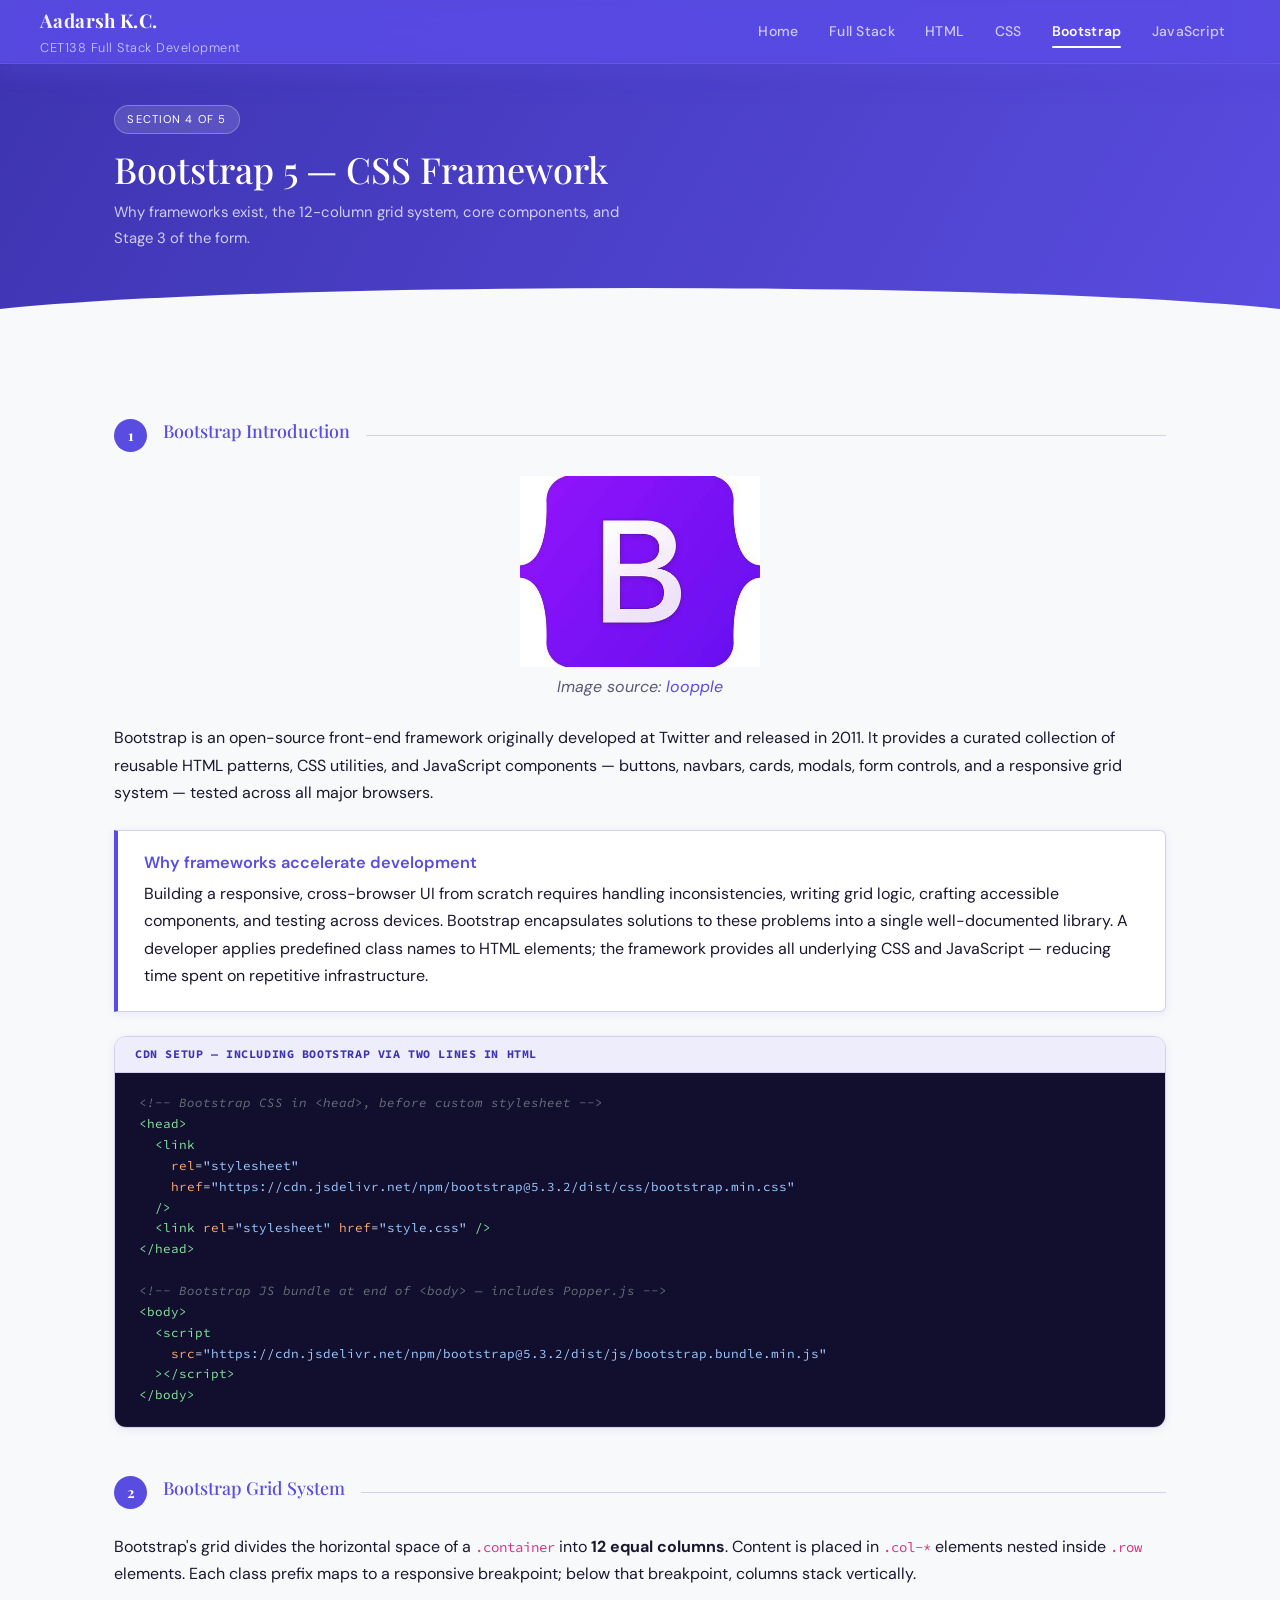
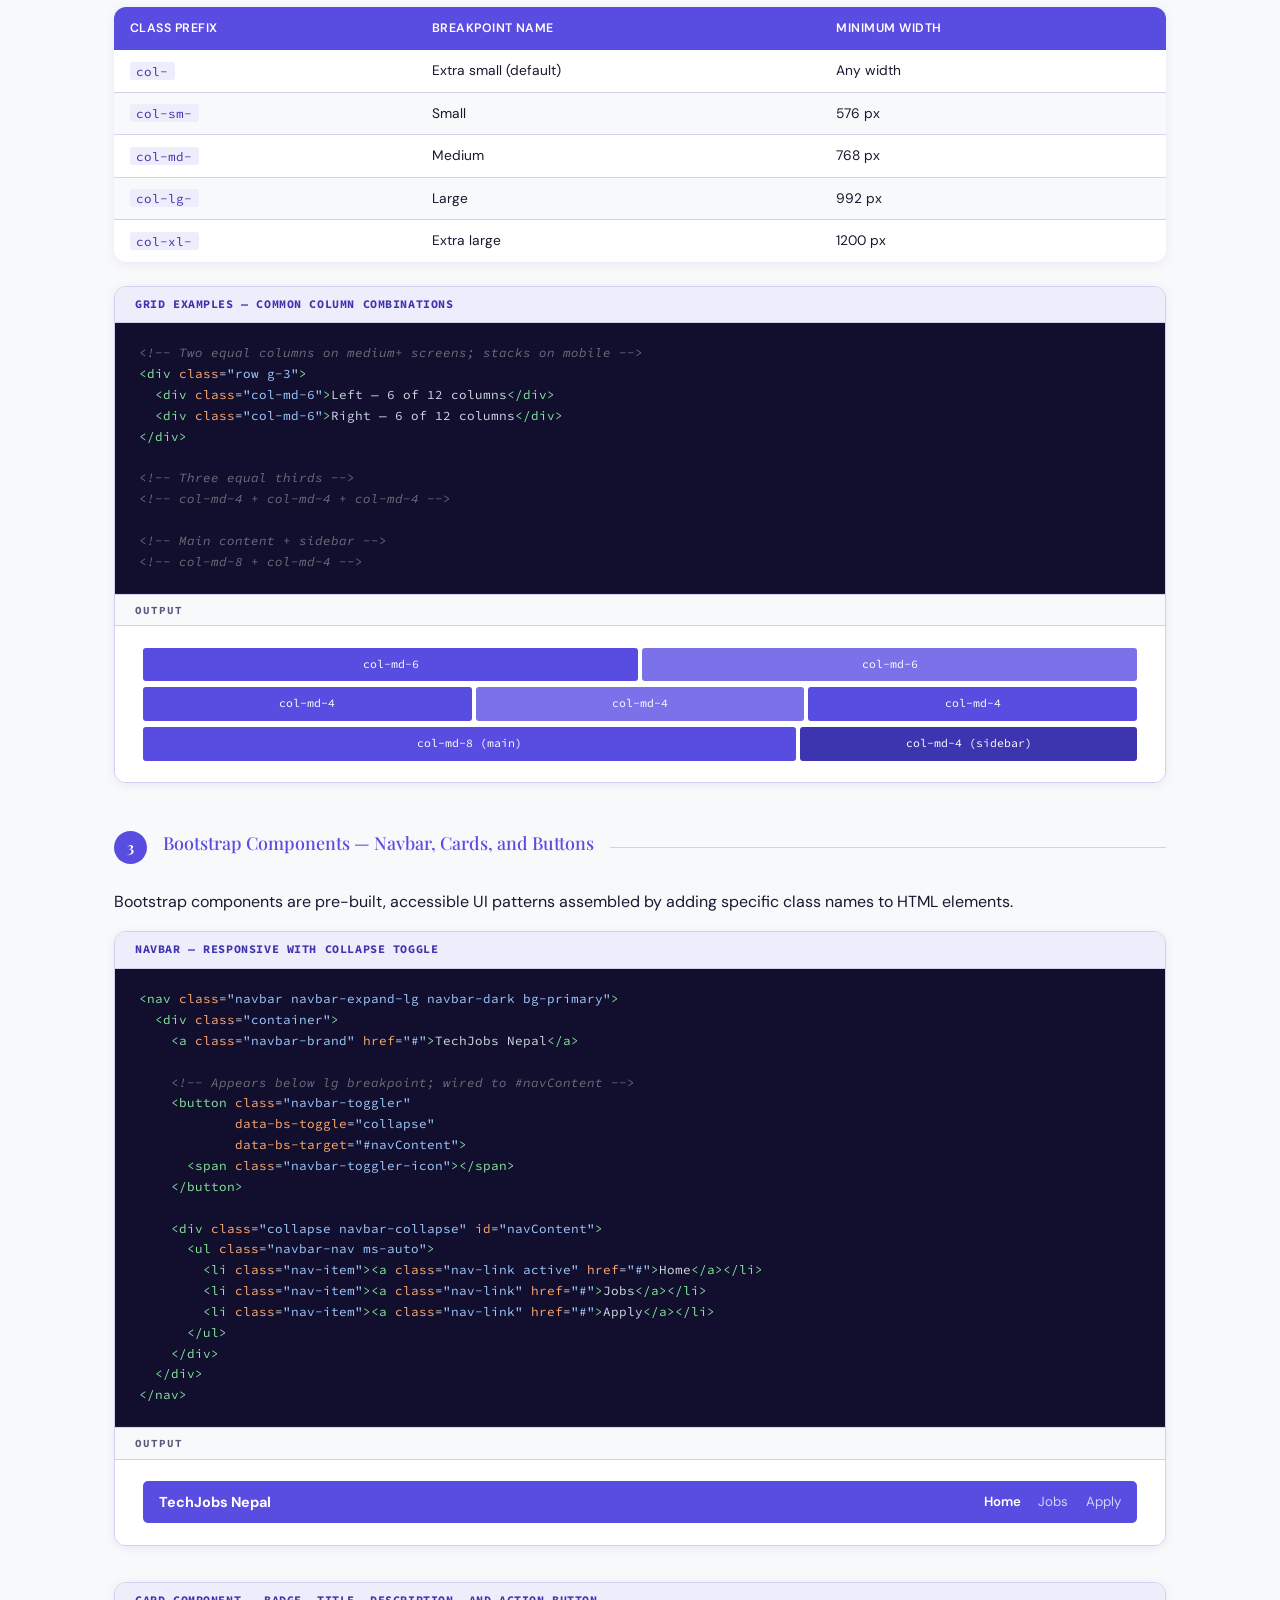
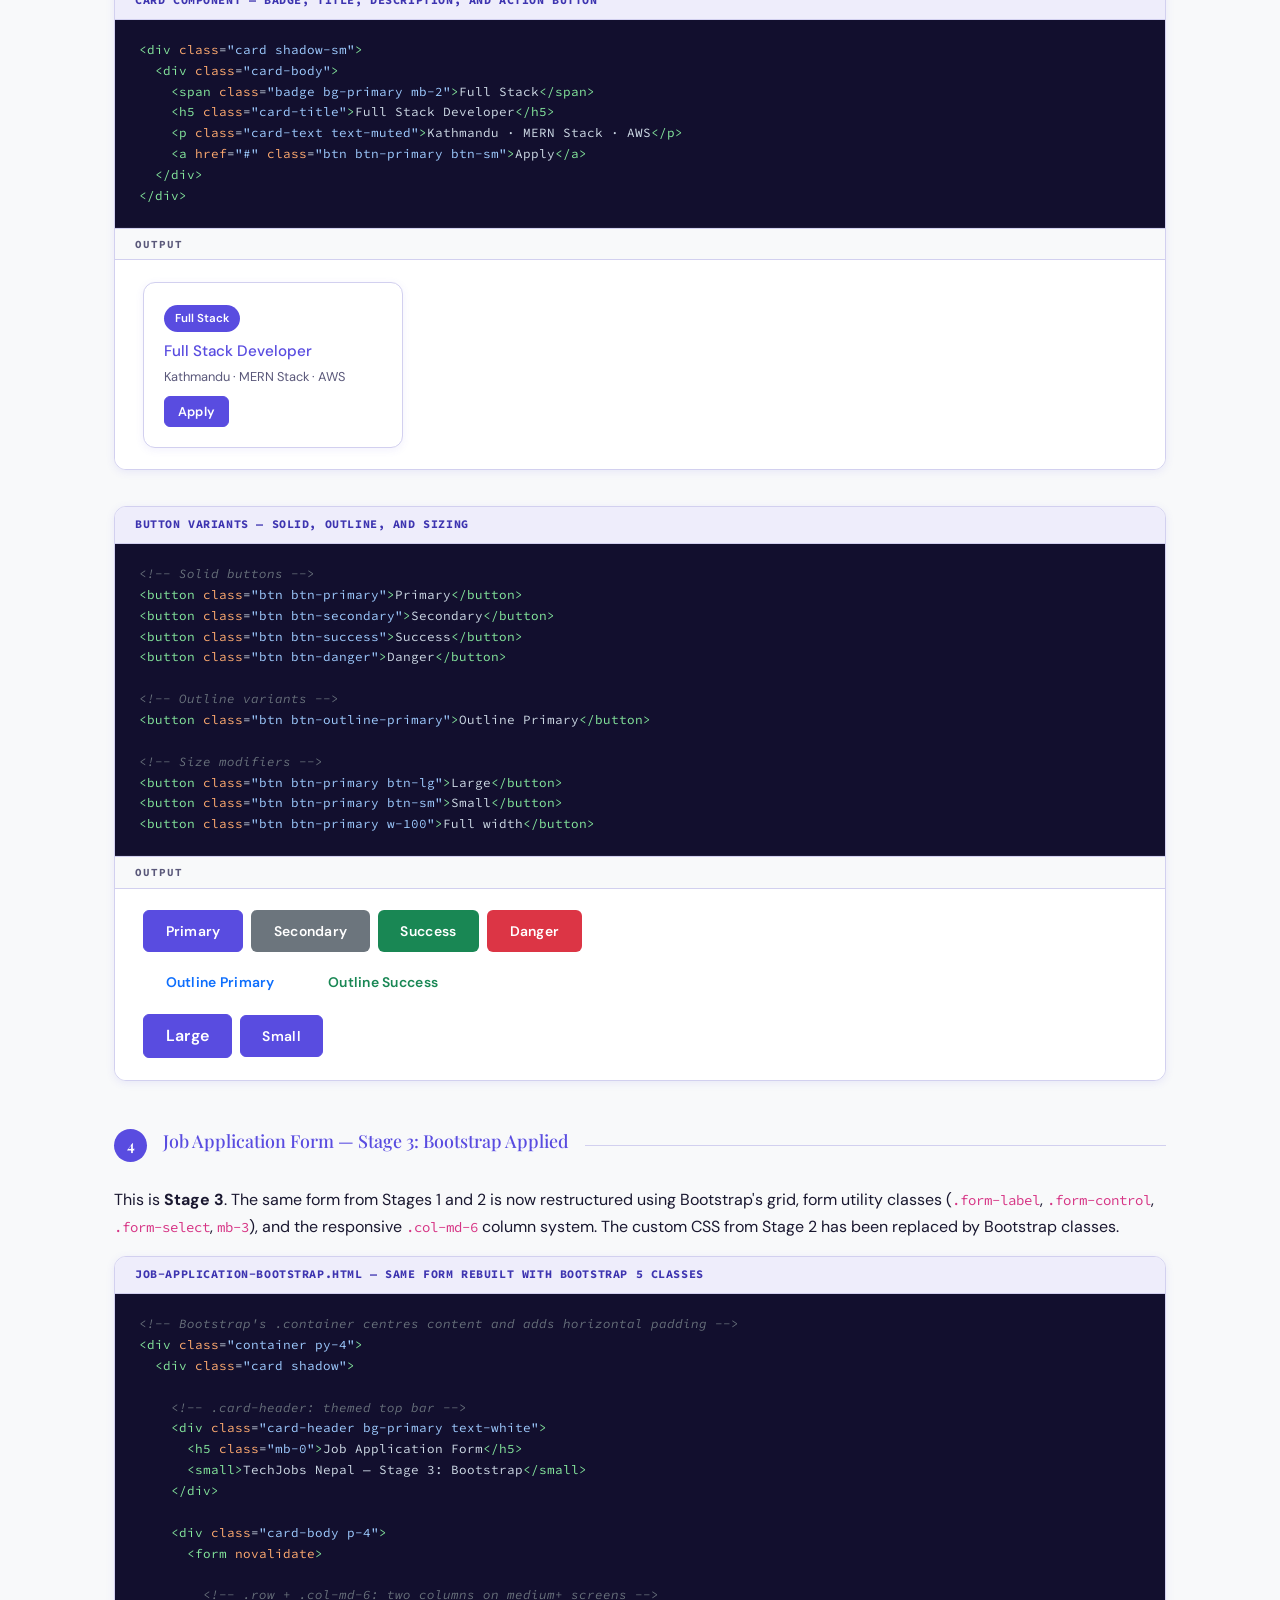
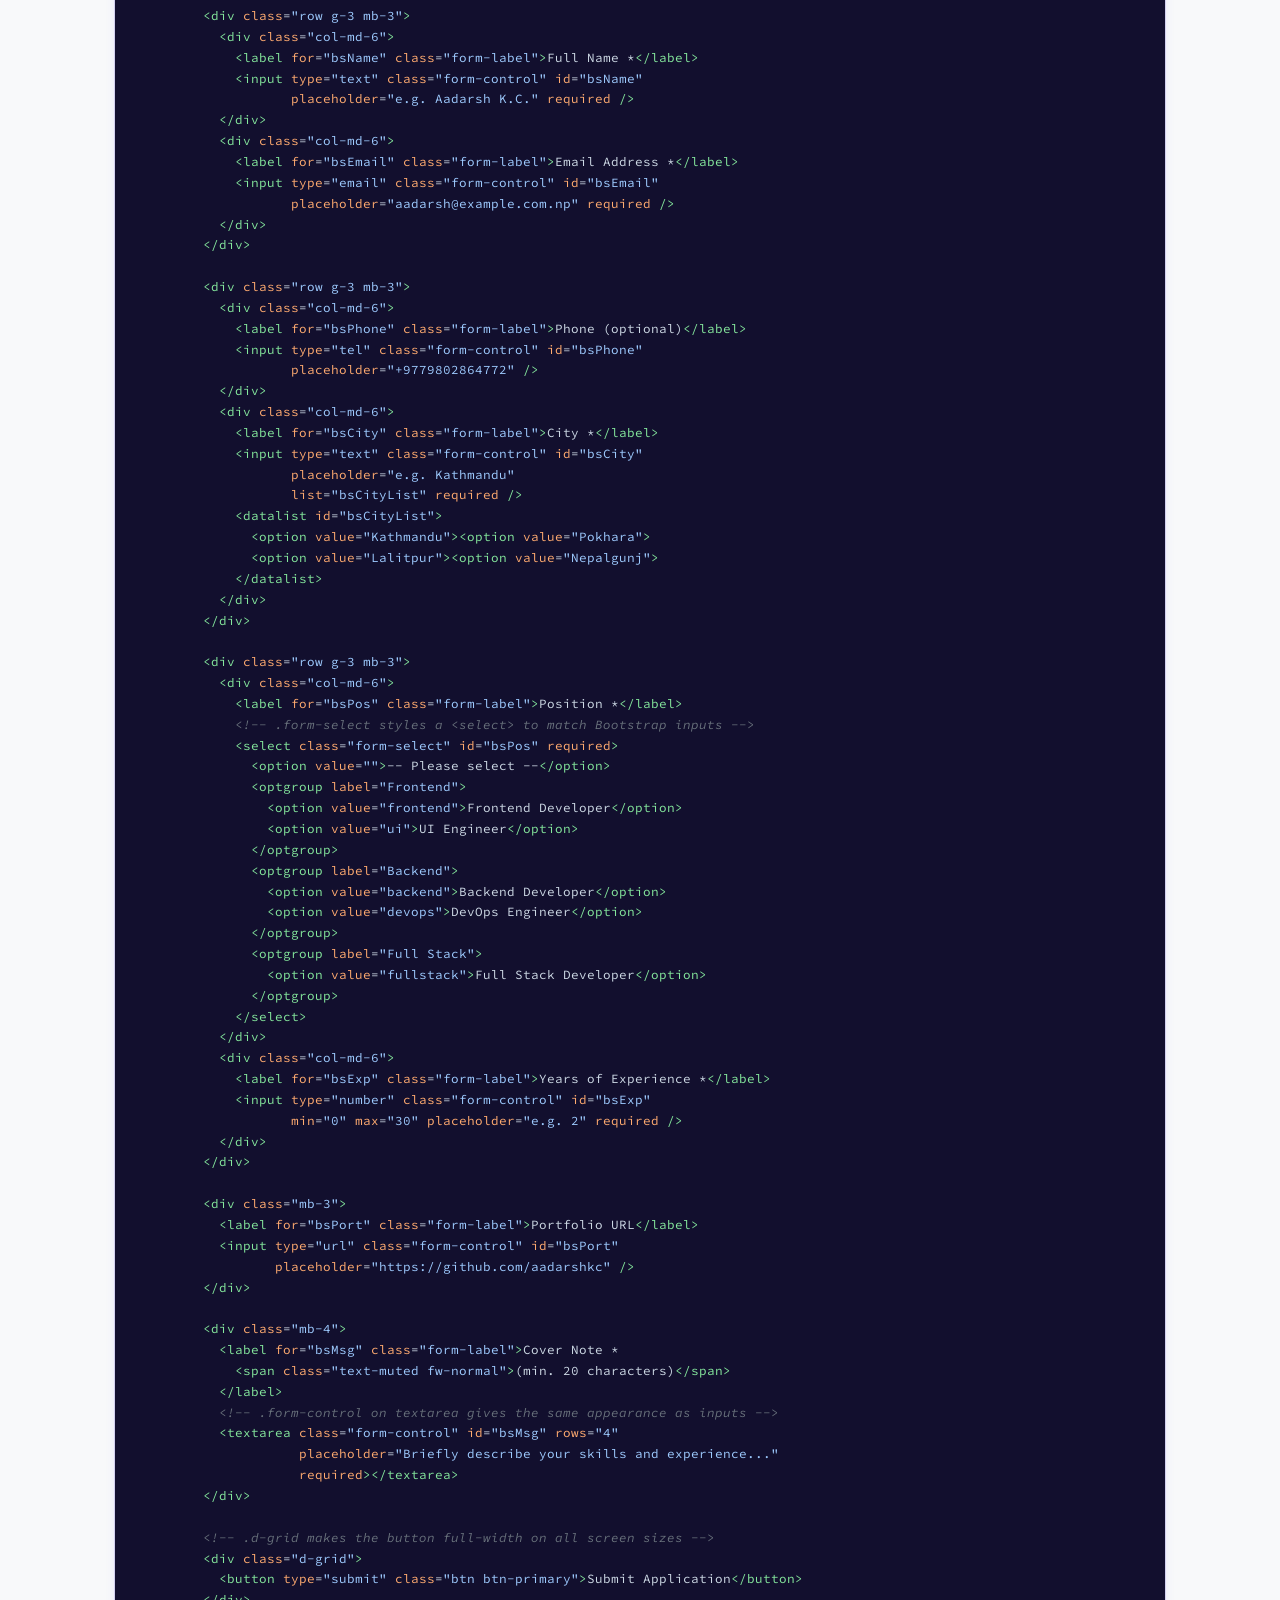
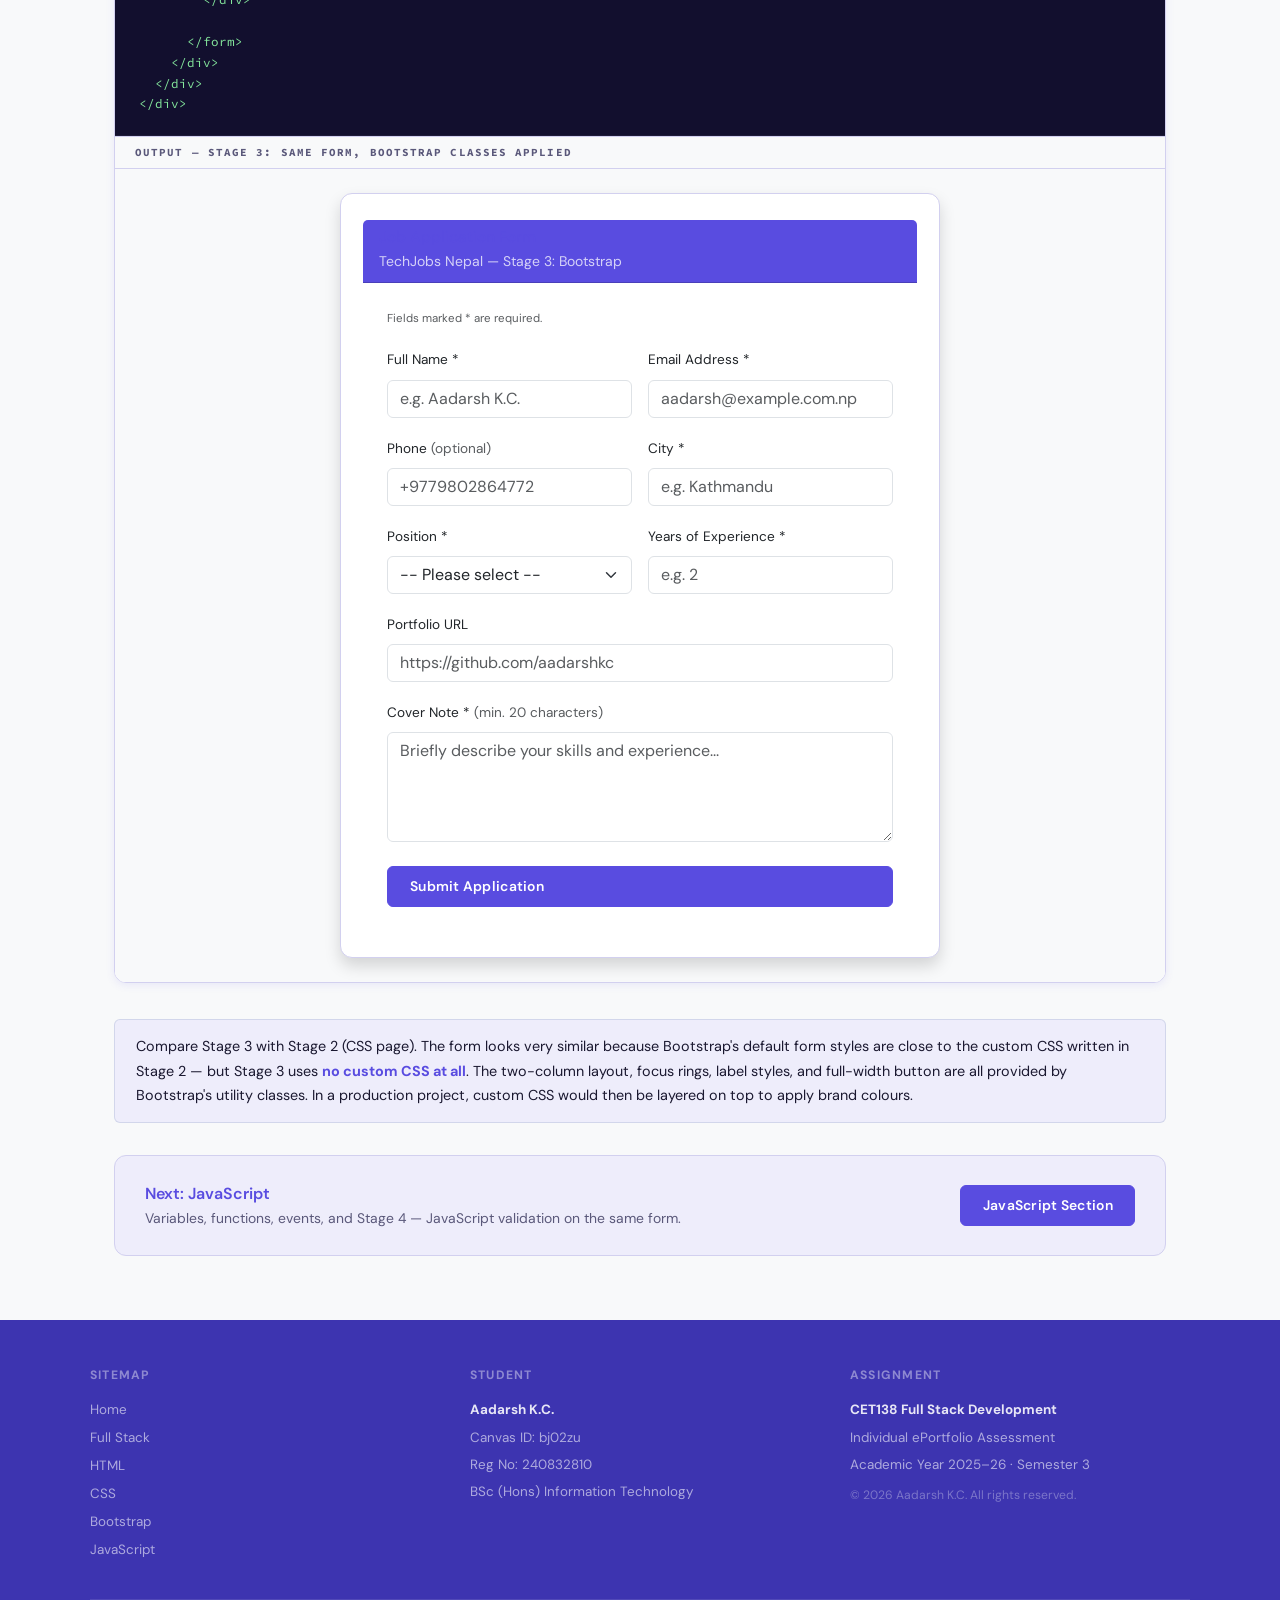
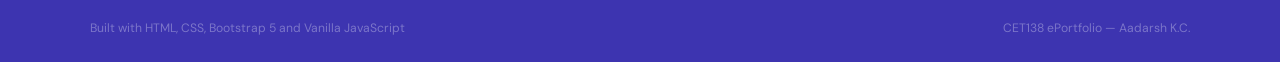
==== bootstrap.html @ 532df24c "Update form in each pages" ====
<!DOCTYPE html>
<html lang="en">

<head>
  <meta charset="UTF-8" />
  <meta name="viewport" content="width=device-width, initial-scale=1.0" />
  <meta name="description"
    content="Bootstrap 5 — framework overview, grid system, components, and Stage 3 of the Job Application Form." />
  <title>Bootstrap | ePortfolio — Aadarsh K.C.</title>
  <link rel="stylesheet" href="https://cdn.jsdelivr.net/npm/bootstrap@5.3.2/dist/css/bootstrap.min.css" />
  <link rel="stylesheet" href="style.css" />
</head>

<body>

  <header class="site-header page-header">
    <a class="header-brand" href="index.html">Aadarsh K.C.<span>CET138 Full Stack Development</span></a>
    <button class="nav-toggle" aria-label="Toggle navigation"
      aria-expanded="false"><span></span><span></span><span></span></button>
    <nav class="site-nav" aria-label="Main navigation">
      <a href="index.html">Home</a>
      <a href="fullstack.html">Full Stack</a>
      <a href="html.html">HTML</a>
      <a href="css.html">CSS</a>
      <a href="bootstrap.html" class="active">Bootstrap</a>
      <a href="javascript.html">JavaScript</a>
    </nav>
  </header>

  <main>
    <section class="page-banner">
      <div class="container">
        <div
          style="display:inline-block;background:rgba(255,255,255,0.13);border:1px solid rgba(255,255,255,0.26);color:#fff;font-size:0.7rem;letter-spacing:0.1em;text-transform:uppercase;padding:0.24rem 0.78rem;border-radius:100px;margin-bottom:0.85rem;">
          Section 4 of 5</div>
        <h1>Bootstrap 5 — CSS Framework</h1>
        <p>Why frameworks exist, the 12-column grid system, core components, and Stage 3 of the form.</p>
      </div>
    </section>

    <div class="container" style="padding-top:3rem;padding-bottom:4rem;">

      <!-- 1. INTRODUCTION -->
      <div class="tier-divider">
        <div class="tier-number">1</div>
        <h2 class="tier-title">Bootstrap Introduction</h2>
        <div class="tier-divider-line"></div>
      </div>

      <div style="text-align:center;margin-bottom:1.5rem;">
        <img src="./images/bootstrap-logo.jpg" alt="Bootstrap 5 logo"
          style="max-width:15rem;height:auto;display:inline-block;" />
        <p style="font-size:1rem;color:var(--text-muted);margin-top:0.4rem;"><em>Image source: <a
              href="https://www.loopple.com/low-code-builder/bootstrap" target="_blank"
              rel="noopener noreferrer">loopple</a></em></p>
      </div>

      <p>Bootstrap is an open-source front-end framework originally developed at Twitter and released in 2011. It
        provides a curated collection of reusable HTML patterns, CSS utilities, and JavaScript components — buttons,
        navbars, cards, modals, form controls, and a responsive grid system — tested across all major browsers.</p>

      <div class="info-box">
        <h4>Why frameworks accelerate development</h4>
        <p style="margin:0;">Building a responsive, cross-browser UI from scratch requires handling inconsistencies,
          writing grid logic, crafting accessible components, and testing across devices. Bootstrap encapsulates
          solutions to these problems into a single well-documented library. A developer applies predefined class names
          to HTML elements; the framework provides all underlying CSS and JavaScript — reducing time spent on repetitive
          infrastructure.</p>
      </div>

      <div class="ex-block">
        <div class="ex-title">CDN setup — including Bootstrap via two lines in HTML</div>
        <div class="ex-code">
          <pre><code><span class="cm">&lt;!-- Bootstrap CSS in &lt;head&gt;, before custom stylesheet --&gt;</span>
<span class="tg">&lt;head&gt;</span>
  <span class="tg">&lt;link</span>
    <span class="at">rel</span>=<span class="st">"stylesheet"</span>
    <span class="at">href</span>=<span class="st">"https://cdn.jsdelivr.net/npm/bootstrap@5.3.2/dist/css/bootstrap.min.css"</span>
  <span class="tg">/&gt;</span>
  <span class="tg">&lt;link</span> <span class="at">rel</span>=<span class="st">"stylesheet"</span> <span class="at">href</span>=<span class="st">"style.css"</span> <span class="tg">/&gt;</span>
<span class="tg">&lt;/head&gt;</span>

<span class="cm">&lt;!-- Bootstrap JS bundle at end of &lt;body&gt; — includes Popper.js --&gt;</span>
<span class="tg">&lt;body&gt;</span>
  <span class="tg">&lt;script</span>
    <span class="at">src</span>=<span class="st">"https://cdn.jsdelivr.net/npm/bootstrap@5.3.2/dist/js/bootstrap.bundle.min.js"</span>
  <span class="tg">&gt;&lt;/script&gt;</span>
<span class="tg">&lt;/body&gt;</span></code></pre>
        </div>
      </div>

      <!-- 2. GRID SYSTEM -->
      <div class="tier-divider" style="margin-top:3rem;">
        <div class="tier-number">2</div>
        <h2 class="tier-title">Bootstrap Grid System</h2>
        <div class="tier-divider-line"></div>
      </div>

      <p>Bootstrap's grid divides the horizontal space of a <code>.container</code> into <strong>12 equal
          columns</strong>. Content is placed in <code>.col-*</code> elements nested inside <code>.row</code> elements.
        Each class prefix maps to a responsive breakpoint; below that breakpoint, columns stack vertically.</p>

      <table class="catalog-table">
        <thead>
          <tr>
            <th>Class prefix</th>
            <th>Breakpoint name</th>
            <th>Minimum width</th>
          </tr>
        </thead>
        <tbody>
          <tr>
            <td><code>col-</code></td>
            <td>Extra small (default)</td>
            <td>Any width</td>
          </tr>
          <tr>
            <td><code>col-sm-</code></td>
            <td>Small</td>
            <td>576 px</td>
          </tr>
          <tr>
            <td><code>col-md-</code></td>
            <td>Medium</td>
            <td>768 px</td>
          </tr>
          <tr>
            <td><code>col-lg-</code></td>
            <td>Large</td>
            <td>992 px</td>
          </tr>
          <tr>
            <td><code>col-xl-</code></td>
            <td>Extra large</td>
            <td>1200 px</td>
          </tr>
        </tbody>
      </table>

      <div class="ex-block" style="margin-top:1.5rem;">
        <div class="ex-title">Grid examples — common column combinations</div>
        <div class="ex-code">
          <pre><code><span class="cm">&lt;!-- Two equal columns on medium+ screens; stacks on mobile --&gt;</span>
<span class="tg">&lt;div</span> <span class="at">class</span>=<span class="st">"row g-3"</span><span class="tg">&gt;</span>
  <span class="tg">&lt;div</span> <span class="at">class</span>=<span class="st">"col-md-6"</span><span class="tg">&gt;</span>Left — 6 of 12 columns<span class="tg">&lt;/div&gt;</span>
  <span class="tg">&lt;div</span> <span class="at">class</span>=<span class="st">"col-md-6"</span><span class="tg">&gt;</span>Right — 6 of 12 columns<span class="tg">&lt;/div&gt;</span>
<span class="tg">&lt;/div&gt;</span>

<span class="cm">&lt;!-- Three equal thirds --&gt;</span>
<span class="cm">&lt;!-- col-md-4 + col-md-4 + col-md-4 --&gt;</span>

<span class="cm">&lt;!-- Main content + sidebar --&gt;</span>
<span class="cm">&lt;!-- col-md-8 + col-md-4 --&gt;</span></code></pre>
        </div>
        <div class="ex-output">
          <div class="ex-output-title">Output</div>
          <div class="ex-output-body">
            <div style="display:flex;gap:4px;margin-bottom:6px;">
              <div
                style="flex:6;background:#594CE0;color:#fff;padding:7px 10px;font-size:0.72rem;font-family:var(--font-mono);border-radius:3px;text-align:center;">
                col-md-6</div>
              <div
                style="flex:6;background:#7b71e8;color:#fff;padding:7px 10px;font-size:0.72rem;font-family:var(--font-mono);border-radius:3px;text-align:center;">
                col-md-6</div>
            </div>
            <div style="display:flex;gap:4px;margin-bottom:6px;">
              <div
                style="flex:4;background:#594CE0;color:#fff;padding:7px 10px;font-size:0.72rem;font-family:var(--font-mono);border-radius:3px;text-align:center;">
                col-md-4</div>
              <div
                style="flex:4;background:#7b71e8;color:#fff;padding:7px 10px;font-size:0.72rem;font-family:var(--font-mono);border-radius:3px;text-align:center;">
                col-md-4</div>
              <div
                style="flex:4;background:#594CE0;color:#fff;padding:7px 10px;font-size:0.72rem;font-family:var(--font-mono);border-radius:3px;text-align:center;">
                col-md-4</div>
            </div>
            <div style="display:flex;gap:4px;">
              <div
                style="flex:8;background:#594CE0;color:#fff;padding:7px 10px;font-size:0.72rem;font-family:var(--font-mono);border-radius:3px;text-align:center;">
                col-md-8 (main)</div>
              <div
                style="flex:4;background:#3d34b0;color:#fff;padding:7px 10px;font-size:0.72rem;font-family:var(--font-mono);border-radius:3px;text-align:center;">
                col-md-4 (sidebar)</div>
            </div>
          </div>
        </div>
      </div>

      <!-- 3. COMPONENTS -->
      <div class="tier-divider" style="margin-top:3rem;">
        <div class="tier-number">3</div>
        <h2 class="tier-title">Bootstrap Components — Navbar, Cards, and Buttons</h2>
        <div class="tier-divider-line"></div>
      </div>

      <p>Bootstrap components are pre-built, accessible UI patterns assembled by adding specific class names to HTML
        elements.</p>

      <div class="ex-block">
        <div class="ex-title">Navbar — responsive with collapse toggle</div>
        <div class="ex-code">
          <pre><code><span class="tg">&lt;nav</span> <span class="at">class</span>=<span class="st">"navbar navbar-expand-lg navbar-dark bg-primary"</span><span class="tg">&gt;</span>
  <span class="tg">&lt;div</span> <span class="at">class</span>=<span class="st">"container"</span><span class="tg">&gt;</span>
    <span class="tg">&lt;a</span> <span class="at">class</span>=<span class="st">"navbar-brand"</span> <span class="at">href</span>=<span class="st">"#"</span><span class="tg">&gt;</span>TechJobs Nepal<span class="tg">&lt;/a&gt;</span>

    <span class="cm">&lt;!-- Appears below lg breakpoint; wired to #navContent --&gt;</span>
    <span class="tg">&lt;button</span> <span class="at">class</span>=<span class="st">"navbar-toggler"</span>
            <span class="at">data-bs-toggle</span>=<span class="st">"collapse"</span>
            <span class="at">data-bs-target</span>=<span class="st">"#navContent"</span><span class="tg">&gt;</span>
      <span class="tg">&lt;span</span> <span class="at">class</span>=<span class="st">"navbar-toggler-icon"</span><span class="tg">&gt;&lt;/span&gt;</span>
    <span class="tg">&lt;/button&gt;</span>

    <span class="tg">&lt;div</span> <span class="at">class</span>=<span class="st">"collapse navbar-collapse"</span> <span class="at">id</span>=<span class="st">"navContent"</span><span class="tg">&gt;</span>
      <span class="tg">&lt;ul</span> <span class="at">class</span>=<span class="st">"navbar-nav ms-auto"</span><span class="tg">&gt;</span>
        <span class="tg">&lt;li</span> <span class="at">class</span>=<span class="st">"nav-item"</span><span class="tg">&gt;&lt;a</span> <span class="at">class</span>=<span class="st">"nav-link active"</span> <span class="at">href</span>=<span class="st">"#"</span><span class="tg">&gt;</span>Home<span class="tg">&lt;/a&gt;&lt;/li&gt;</span>
        <span class="tg">&lt;li</span> <span class="at">class</span>=<span class="st">"nav-item"</span><span class="tg">&gt;&lt;a</span> <span class="at">class</span>=<span class="st">"nav-link"</span> <span class="at">href</span>=<span class="st">"#"</span><span class="tg">&gt;</span>Jobs<span class="tg">&lt;/a&gt;&lt;/li&gt;</span>
        <span class="tg">&lt;li</span> <span class="at">class</span>=<span class="st">"nav-item"</span><span class="tg">&gt;&lt;a</span> <span class="at">class</span>=<span class="st">"nav-link"</span> <span class="at">href</span>=<span class="st">"#"</span><span class="tg">&gt;</span>Apply<span class="tg">&lt;/a&gt;&lt;/li&gt;</span>
      <span class="tg">&lt;/ul&gt;</span>
    <span class="tg">&lt;/div&gt;</span>
  <span class="tg">&lt;/div&gt;</span>
<span class="tg">&lt;/nav&gt;</span></code></pre>
        </div>
        <div class="ex-output">
          <div class="ex-output-title">Output</div>
          <div class="ex-output-body">
            <nav
              style="background:#594CE0;padding:0.55rem 1rem;border-radius:5px;display:flex;align-items:center;justify-content:space-between;">
              <span style="color:#fff;font-weight:700;font-size:0.9rem;">TechJobs Nepal</span>
              <div style="display:flex;gap:1.1rem;">
                <a href="#" style="color:#fff;font-size:0.83rem;text-decoration:none;font-weight:600;">Home</a>
                <a href="#" style="color:rgba(255,255,255,0.75);font-size:0.83rem;text-decoration:none;">Jobs</a>
                <a href="#" style="color:rgba(255,255,255,0.75);font-size:0.83rem;text-decoration:none;">Apply</a>
              </div>
            </nav>
          </div>
        </div>
      </div>

      <div class="ex-block">
        <div class="ex-title">Card component — badge, title, description, and action button</div>
        <div class="ex-code">
          <pre><code><span class="tg">&lt;div</span> <span class="at">class</span>=<span class="st">"card shadow-sm"</span><span class="tg">&gt;</span>
  <span class="tg">&lt;div</span> <span class="at">class</span>=<span class="st">"card-body"</span><span class="tg">&gt;</span>
    <span class="tg">&lt;span</span> <span class="at">class</span>=<span class="st">"badge bg-primary mb-2"</span><span class="tg">&gt;</span>Full Stack<span class="tg">&lt;/span&gt;</span>
    <span class="tg">&lt;h5</span> <span class="at">class</span>=<span class="st">"card-title"</span><span class="tg">&gt;</span>Full Stack Developer<span class="tg">&lt;/h5&gt;</span>
    <span class="tg">&lt;p</span> <span class="at">class</span>=<span class="st">"card-text text-muted"</span><span class="tg">&gt;</span>Kathmandu · MERN Stack · AWS<span class="tg">&lt;/p&gt;</span>
    <span class="tg">&lt;a</span> <span class="at">href</span>=<span class="st">"#"</span> <span class="at">class</span>=<span class="st">"btn btn-primary btn-sm"</span><span class="tg">&gt;</span>Apply<span class="tg">&lt;/a&gt;</span>
  <span class="tg">&lt;/div&gt;</span>
<span class="tg">&lt;/div&gt;</span></code></pre>
        </div>
        <div class="ex-output">
          <div class="ex-output-title">Output</div>
          <div class="ex-output-body">
            <div
              style="max-width:260px;background:#fff;border:1px solid var(--border);border-radius:var(--radius-lg);box-shadow:0 2px 8px rgba(89,76,224,0.08);padding:1.25rem;">
              <span
                style="background:#594CE0;color:#fff;font-size:0.72rem;font-weight:600;padding:0.22rem 0.68rem;border-radius:100px;display:inline-block;margin-bottom:0.65rem;">Full
                Stack</span>
              <h5 style="font-size:0.95rem;color:var(--navy);margin-bottom:0.3rem;font-family:inherit;">Full Stack
                Developer</h5>
              <p style="font-size:0.8rem;color:var(--text-muted);margin-bottom:0.5rem;">Kathmandu · MERN Stack · AWS</p>
              <a href="#" class="btn btn-primary" style="font-size:0.8rem;padding:0.3rem 0.8rem;">Apply</a>
            </div>
          </div>
        </div>
      </div>

      <div class="ex-block">
        <div class="ex-title">Button variants — solid, outline, and sizing</div>
        <div class="ex-code">
          <pre><code><span class="cm">&lt;!-- Solid buttons --&gt;</span>
<span class="tg">&lt;button</span> <span class="at">class</span>=<span class="st">"btn btn-primary"</span><span class="tg">&gt;</span>Primary<span class="tg">&lt;/button&gt;</span>
<span class="tg">&lt;button</span> <span class="at">class</span>=<span class="st">"btn btn-secondary"</span><span class="tg">&gt;</span>Secondary<span class="tg">&lt;/button&gt;</span>
<span class="tg">&lt;button</span> <span class="at">class</span>=<span class="st">"btn btn-success"</span><span class="tg">&gt;</span>Success<span class="tg">&lt;/button&gt;</span>
<span class="tg">&lt;button</span> <span class="at">class</span>=<span class="st">"btn btn-danger"</span><span class="tg">&gt;</span>Danger<span class="tg">&lt;/button&gt;</span>

<span class="cm">&lt;!-- Outline variants --&gt;</span>
<span class="tg">&lt;button</span> <span class="at">class</span>=<span class="st">"btn btn-outline-primary"</span><span class="tg">&gt;</span>Outline Primary<span class="tg">&lt;/button&gt;</span>

<span class="cm">&lt;!-- Size modifiers --&gt;</span>
<span class="tg">&lt;button</span> <span class="at">class</span>=<span class="st">"btn btn-primary btn-lg"</span><span class="tg">&gt;</span>Large<span class="tg">&lt;/button&gt;</span>
<span class="tg">&lt;button</span> <span class="at">class</span>=<span class="st">"btn btn-primary btn-sm"</span><span class="tg">&gt;</span>Small<span class="tg">&lt;/button&gt;</span>
<span class="tg">&lt;button</span> <span class="at">class</span>=<span class="st">"btn btn-primary w-100"</span><span class="tg">&gt;</span>Full width<span class="tg">&lt;/button&gt;</span></code></pre>
        </div>
        <div class="ex-output">
          <div class="ex-output-title">Output</div>
          <div class="ex-output-body">
            <div style="display:flex;flex-wrap:wrap;gap:0.5rem;align-items:center;margin-bottom:0.65rem;">
              <button class="btn btn-sm btn-primary" type="button">Primary</button>
              <button class="btn btn-sm btn-secondary" type="button">Secondary</button>
              <button class="btn btn-sm btn-success" type="button">Success</button>
              <button class="btn btn-sm btn-danger" type="button">Danger</button>
            </div>
            <div style="display:flex;flex-wrap:wrap;gap:0.5rem;align-items:center;margin-bottom:0.65rem;">
              <button class="btn btn-sm btn-outline-primary" type="button">Outline Primary</button>
              <button class="btn btn-sm btn-outline-success" type="button">Outline Success</button>
            </div>
            <div style="display:flex;flex-wrap:wrap;gap:0.5rem;align-items:center;">
              <button class="btn btn-lg btn-primary" type="button" style="font-size:1rem;">Large</button>
              <button class="btn btn-sm btn-primary" type="button">Small</button>
            </div>
          </div>
        </div>
      </div>

      <!-- 4. STAGE 3 — BOOTSTRAP FORM -->
      <div class="tier-divider" style="margin-top:3rem;">
        <div class="tier-number">4</div>
        <h2 class="tier-title">Job Application Form — Stage 3: Bootstrap Applied</h2>
        <div class="tier-divider-line"></div>
      </div>

      <p>This is <strong>Stage 3</strong>. The same form from Stages 1 and 2 is now restructured using Bootstrap's grid,
        form utility classes (<code>.form-label</code>, <code>.form-control</code>, <code>.form-select</code>,
        <code>mb-3</code>), and the responsive <code>.col-md-6</code> column system. The custom CSS from Stage 2 has
        been replaced by Bootstrap classes.</p>

      <div class="ex-block">
        <div class="ex-title">job-application-bootstrap.html — same form rebuilt with Bootstrap 5 classes</div>
        <div class="ex-code">
          <pre><code><span class="cm">&lt;!-- Bootstrap's .container centres content and adds horizontal padding --&gt;</span>
<span class="tg">&lt;div</span> <span class="at">class</span>=<span class="st">"container py-4"</span><span class="tg">&gt;</span>
  <span class="tg">&lt;div</span> <span class="at">class</span>=<span class="st">"card shadow"</span><span class="tg">&gt;</span>

    <span class="cm">&lt;!-- .card-header: themed top bar --&gt;</span>
    <span class="tg">&lt;div</span> <span class="at">class</span>=<span class="st">"card-header bg-primary text-white"</span><span class="tg">&gt;</span>
      <span class="tg">&lt;h5</span> <span class="at">class</span>=<span class="st">"mb-0"</span><span class="tg">&gt;</span>Job Application Form<span class="tg">&lt;/h5&gt;</span>
      <span class="tg">&lt;small&gt;</span>TechJobs Nepal — Stage 3: Bootstrap<span class="tg">&lt;/small&gt;</span>
    <span class="tg">&lt;/div&gt;</span>

    <span class="tg">&lt;div</span> <span class="at">class</span>=<span class="st">"card-body p-4"</span><span class="tg">&gt;</span>
      <span class="tg">&lt;form</span> <span class="at">novalidate</span><span class="tg">&gt;</span>

        <span class="cm">&lt;!-- .row + .col-md-6: two columns on medium+ screens --&gt;</span>
        <span class="tg">&lt;div</span> <span class="at">class</span>=<span class="st">"row g-3 mb-3"</span><span class="tg">&gt;</span>
          <span class="tg">&lt;div</span> <span class="at">class</span>=<span class="st">"col-md-6"</span><span class="tg">&gt;</span>
            <span class="tg">&lt;label</span> <span class="at">for</span>=<span class="st">"bsName"</span> <span class="at">class</span>=<span class="st">"form-label"</span><span class="tg">&gt;</span>Full Name *<span class="tg">&lt;/label&gt;</span>
            <span class="tg">&lt;input</span> <span class="at">type</span>=<span class="st">"text"</span> <span class="at">class</span>=<span class="st">"form-control"</span> <span class="at">id</span>=<span class="st">"bsName"</span>
                   <span class="at">placeholder</span>=<span class="st">"e.g. Aadarsh K.C."</span> <span class="at">required</span> <span class="tg">/&gt;</span>
          <span class="tg">&lt;/div&gt;</span>
          <span class="tg">&lt;div</span> <span class="at">class</span>=<span class="st">"col-md-6"</span><span class="tg">&gt;</span>
            <span class="tg">&lt;label</span> <span class="at">for</span>=<span class="st">"bsEmail"</span> <span class="at">class</span>=<span class="st">"form-label"</span><span class="tg">&gt;</span>Email Address *<span class="tg">&lt;/label&gt;</span>
            <span class="tg">&lt;input</span> <span class="at">type</span>=<span class="st">"email"</span> <span class="at">class</span>=<span class="st">"form-control"</span> <span class="at">id</span>=<span class="st">"bsEmail"</span>
                   <span class="at">placeholder</span>=<span class="st">"aadarsh@example.com.np"</span> <span class="at">required</span> <span class="tg">/&gt;</span>
          <span class="tg">&lt;/div&gt;</span>
        <span class="tg">&lt;/div&gt;</span>

        <span class="tg">&lt;div</span> <span class="at">class</span>=<span class="st">"row g-3 mb-3"</span><span class="tg">&gt;</span>
          <span class="tg">&lt;div</span> <span class="at">class</span>=<span class="st">"col-md-6"</span><span class="tg">&gt;</span>
            <span class="tg">&lt;label</span> <span class="at">for</span>=<span class="st">"bsPhone"</span> <span class="at">class</span>=<span class="st">"form-label"</span><span class="tg">&gt;</span>Phone (optional)<span class="tg">&lt;/label&gt;</span>
            <span class="tg">&lt;input</span> <span class="at">type</span>=<span class="st">"tel"</span> <span class="at">class</span>=<span class="st">"form-control"</span> <span class="at">id</span>=<span class="st">"bsPhone"</span>
                   <span class="at">placeholder</span>=<span class="st">"+9779802864772"</span> <span class="tg">/&gt;</span>
          <span class="tg">&lt;/div&gt;</span>
          <span class="tg">&lt;div</span> <span class="at">class</span>=<span class="st">"col-md-6"</span><span class="tg">&gt;</span>
            <span class="tg">&lt;label</span> <span class="at">for</span>=<span class="st">"bsCity"</span> <span class="at">class</span>=<span class="st">"form-label"</span><span class="tg">&gt;</span>City *<span class="tg">&lt;/label&gt;</span>
            <span class="tg">&lt;input</span> <span class="at">type</span>=<span class="st">"text"</span> <span class="at">class</span>=<span class="st">"form-control"</span> <span class="at">id</span>=<span class="st">"bsCity"</span>
                   <span class="at">placeholder</span>=<span class="st">"e.g. Kathmandu"</span>
                   <span class="at">list</span>=<span class="st">"bsCityList"</span> <span class="at">required</span> <span class="tg">/&gt;</span>
            <span class="tg">&lt;datalist</span> <span class="at">id</span>=<span class="st">"bsCityList"</span><span class="tg">&gt;</span>
              <span class="tg">&lt;option</span> <span class="at">value</span>=<span class="st">"Kathmandu"</span><span class="tg">&gt;&lt;option</span> <span class="at">value</span>=<span class="st">"Pokhara"</span><span class="tg">&gt;</span>
              <span class="tg">&lt;option</span> <span class="at">value</span>=<span class="st">"Lalitpur"</span><span class="tg">&gt;&lt;option</span> <span class="at">value</span>=<span class="st">"Nepalgunj"</span><span class="tg">&gt;</span>
            <span class="tg">&lt;/datalist&gt;</span>
          <span class="tg">&lt;/div&gt;</span>
        <span class="tg">&lt;/div&gt;</span>

        <span class="tg">&lt;div</span> <span class="at">class</span>=<span class="st">"row g-3 mb-3"</span><span class="tg">&gt;</span>
          <span class="tg">&lt;div</span> <span class="at">class</span>=<span class="st">"col-md-6"</span><span class="tg">&gt;</span>
            <span class="tg">&lt;label</span> <span class="at">for</span>=<span class="st">"bsPos"</span> <span class="at">class</span>=<span class="st">"form-label"</span><span class="tg">&gt;</span>Position *<span class="tg">&lt;/label&gt;</span>
            <span class="cm">&lt;!-- .form-select styles a &lt;select&gt; to match Bootstrap inputs --&gt;</span>
            <span class="tg">&lt;select</span> <span class="at">class</span>=<span class="st">"form-select"</span> <span class="at">id</span>=<span class="st">"bsPos"</span> <span class="at">required</span><span class="tg">&gt;</span>
              <span class="tg">&lt;option</span> <span class="at">value</span>=<span class="st">""</span><span class="tg">&gt;</span>-- Please select --<span class="tg">&lt;/option&gt;</span>
              <span class="tg">&lt;optgroup</span> <span class="at">label</span>=<span class="st">"Frontend"</span><span class="tg">&gt;</span>
                <span class="tg">&lt;option</span> <span class="at">value</span>=<span class="st">"frontend"</span><span class="tg">&gt;</span>Frontend Developer<span class="tg">&lt;/option&gt;</span>
                <span class="tg">&lt;option</span> <span class="at">value</span>=<span class="st">"ui"</span><span class="tg">&gt;</span>UI Engineer<span class="tg">&lt;/option&gt;</span>
              <span class="tg">&lt;/optgroup&gt;</span>
              <span class="tg">&lt;optgroup</span> <span class="at">label</span>=<span class="st">"Backend"</span><span class="tg">&gt;</span>
                <span class="tg">&lt;option</span> <span class="at">value</span>=<span class="st">"backend"</span><span class="tg">&gt;</span>Backend Developer<span class="tg">&lt;/option&gt;</span>
                <span class="tg">&lt;option</span> <span class="at">value</span>=<span class="st">"devops"</span><span class="tg">&gt;</span>DevOps Engineer<span class="tg">&lt;/option&gt;</span>
              <span class="tg">&lt;/optgroup&gt;</span>
              <span class="tg">&lt;optgroup</span> <span class="at">label</span>=<span class="st">"Full Stack"</span><span class="tg">&gt;</span>
                <span class="tg">&lt;option</span> <span class="at">value</span>=<span class="st">"fullstack"</span><span class="tg">&gt;</span>Full Stack Developer<span class="tg">&lt;/option&gt;</span>
              <span class="tg">&lt;/optgroup&gt;</span>
            <span class="tg">&lt;/select&gt;</span>
          <span class="tg">&lt;/div&gt;</span>
          <span class="tg">&lt;div</span> <span class="at">class</span>=<span class="st">"col-md-6"</span><span class="tg">&gt;</span>
            <span class="tg">&lt;label</span> <span class="at">for</span>=<span class="st">"bsExp"</span> <span class="at">class</span>=<span class="st">"form-label"</span><span class="tg">&gt;</span>Years of Experience *<span class="tg">&lt;/label&gt;</span>
            <span class="tg">&lt;input</span> <span class="at">type</span>=<span class="st">"number"</span> <span class="at">class</span>=<span class="st">"form-control"</span> <span class="at">id</span>=<span class="st">"bsExp"</span>
                   <span class="at">min</span>=<span class="st">"0"</span> <span class="at">max</span>=<span class="st">"30"</span> <span class="at">placeholder</span>=<span class="st">"e.g. 2"</span> <span class="at">required</span> <span class="tg">/&gt;</span>
          <span class="tg">&lt;/div&gt;</span>
        <span class="tg">&lt;/div&gt;</span>

        <span class="tg">&lt;div</span> <span class="at">class</span>=<span class="st">"mb-3"</span><span class="tg">&gt;</span>
          <span class="tg">&lt;label</span> <span class="at">for</span>=<span class="st">"bsPort"</span> <span class="at">class</span>=<span class="st">"form-label"</span><span class="tg">&gt;</span>Portfolio URL<span class="tg">&lt;/label&gt;</span>
          <span class="tg">&lt;input</span> <span class="at">type</span>=<span class="st">"url"</span> <span class="at">class</span>=<span class="st">"form-control"</span> <span class="at">id</span>=<span class="st">"bsPort"</span>
                 <span class="at">placeholder</span>=<span class="st">"https://github.com/aadarshkc"</span> <span class="tg">/&gt;</span>
        <span class="tg">&lt;/div&gt;</span>

        <span class="tg">&lt;div</span> <span class="at">class</span>=<span class="st">"mb-4"</span><span class="tg">&gt;</span>
          <span class="tg">&lt;label</span> <span class="at">for</span>=<span class="st">"bsMsg"</span> <span class="at">class</span>=<span class="st">"form-label"</span><span class="tg">&gt;</span>Cover Note *
            <span class="tg">&lt;span</span> <span class="at">class</span>=<span class="st">"text-muted fw-normal"</span><span class="tg">&gt;</span>(min. 20 characters)<span class="tg">&lt;/span&gt;</span>
          <span class="tg">&lt;/label&gt;</span>
          <span class="cm">&lt;!-- .form-control on textarea gives the same appearance as inputs --&gt;</span>
          <span class="tg">&lt;textarea</span> <span class="at">class</span>=<span class="st">"form-control"</span> <span class="at">id</span>=<span class="st">"bsMsg"</span> <span class="at">rows</span>=<span class="st">"4"</span>
                    <span class="at">placeholder</span>=<span class="st">"Briefly describe your skills and experience..."</span>
                    <span class="at">required</span><span class="tg">&gt;&lt;/textarea&gt;</span>
        <span class="tg">&lt;/div&gt;</span>

        <span class="cm">&lt;!-- .d-grid makes the button full-width on all screen sizes --&gt;</span>
        <span class="tg">&lt;div</span> <span class="at">class</span>=<span class="st">"d-grid"</span><span class="tg">&gt;</span>
          <span class="tg">&lt;button</span> <span class="at">type</span>=<span class="st">"submit"</span> <span class="at">class</span>=<span class="st">"btn btn-primary"</span><span class="tg">&gt;</span>Submit Application<span class="tg">&lt;/button&gt;</span>
        <span class="tg">&lt;/div&gt;</span>

      <span class="tg">&lt;/form&gt;</span>
    <span class="tg">&lt;/div&gt;</span>
  <span class="tg">&lt;/div&gt;</span>
<span class="tg">&lt;/div&gt;</span></code></pre>
        </div>

        <div class="ex-output">
          <div class="ex-output-title">Output — Stage 3: Same form, Bootstrap classes applied</div>
          <div class="ex-output-body" style="background:var(--off-white);padding:1.5rem;">
            <div class="card shadow" style="max-width:600px;margin:0 auto;">
              <div class="card-header text-white" style="background:#594CE0;">
                <h5 class="mb-0" style="font-size:0.97rem;font-family:'DM Sans',sans-serif;">Job Application Form</h5>
                <small style="opacity:0.75;">TechJobs Nepal — Stage 3: Bootstrap</small>
              </div>
              <div class="card-body p-4">
                <p class="text-muted mb-3" style="font-size:0.82rem;"><small>Fields marked * are required.</small></p>
                <div class="row g-3 mb-3">
                  <div class="col-md-6">
                    <label for="bs-name" class="form-label" style="font-size:0.85rem;">Full Name *</label>
                    <input type="text" class="form-control" id="bs-name" placeholder="e.g. Aadarsh K.C." />
                  </div>
                  <div class="col-md-6">
                    <label for="bs-email" class="form-label" style="font-size:0.85rem;">Email Address *</label>
                    <input type="email" class="form-control" id="bs-email" placeholder="aadarsh@example.com.np" />
                  </div>
                </div>
                <div class="row g-3 mb-3">
                  <div class="col-md-6">
                    <label for="bs-phone" class="form-label" style="font-size:0.85rem;">Phone <span
                        class="text-muted fw-normal">(optional)</span></label>
                    <input type="tel" class="form-control" id="bs-phone" placeholder="+9779802864772" />
                  </div>
                  <div class="col-md-6">
                    <label for="bs-city" class="form-label" style="font-size:0.85rem;">City *</label>
                    <input type="text" class="form-control" id="bs-city" placeholder="e.g. Kathmandu"
                      list="bs-cities" />
                    <datalist id="bs-cities">
                      <option value="Kathmandu">
                      <option value="Pokhara">
                      <option value="Lalitpur">
                      <option value="Nepalgunj">
                    </datalist>
                  </div>
                </div>
                <div class="row g-3 mb-3">
                  <div class="col-md-6">
                    <label for="bs-pos" class="form-label" style="font-size:0.85rem;">Position *</label>
                    <select class="form-select" id="bs-pos">
                      <option value="">-- Please select --</option>
                      <optgroup label="Frontend">
                        <option>Frontend Developer</option>
                        <option>UI Engineer</option>
                      </optgroup>
                      <optgroup label="Backend">
                        <option>Backend Developer</option>
                        <option>DevOps Engineer</option>
                      </optgroup>
                      <optgroup label="Full Stack">
                        <option>Full Stack Developer</option>
                      </optgroup>
                    </select>
                  </div>
                  <div class="col-md-6">
                    <label for="bs-exp" class="form-label" style="font-size:0.85rem;">Years of Experience *</label>
                    <input type="number" class="form-control" id="bs-exp" min="0" max="30" placeholder="e.g. 2" />
                  </div>
                </div>
                <div class="mb-3">
                  <label for="bs-port" class="form-label" style="font-size:0.85rem;">Portfolio URL</label>
                  <input type="url" class="form-control" id="bs-port" placeholder="https://github.com/aadarshkc" />
                </div>
                <div class="mb-4">
                  <label for="bs-msg" class="form-label" style="font-size:0.85rem;">Cover Note * <span
                      class="text-muted fw-normal">(min. 20 characters)</span></label>
                  <textarea class="form-control" id="bs-msg" rows="4"
                    placeholder="Briefly describe your skills and experience..."></textarea>
                </div>
                <div class="d-grid">
                  <button type="button" class="btn btn-primary">Submit Application</button>
                </div>
              </div>
            </div>
          </div>
        </div>
      </div>

      <div class="tip-box">
        Compare Stage 3 with Stage 2 (CSS page). The form looks very similar because Bootstrap's default form styles are
        close to the custom CSS written in Stage 2 — but Stage 3 uses <strong>no custom CSS at all</strong>. The
        two-column layout, focus rings, label styles, and full-width button are all provided by Bootstrap's utility
        classes. In a production project, custom CSS would then be layered on top to apply brand colours.
      </div>

      <div
        style="background:var(--navy-pale);border:1px solid var(--border);border-radius:var(--radius-lg);padding:1.5rem 1.85rem;display:flex;justify-content:space-between;align-items:center;flex-wrap:wrap;gap:1rem;margin-top:2rem;">
        <div>
          <p style="margin:0;font-weight:600;color:var(--navy);">Next: JavaScript</p>
          <p style="margin:0;font-size:0.87rem;color:var(--text-muted);">Variables, functions, events, and Stage 4 —
            JavaScript validation on the same form.</p>
        </div>
        <a href="javascript.html" class="btn btn-primary">JavaScript Section</a>
      </div>

    </div>
  </main>

  <footer class="site-footer" role="contentinfo">
    <div class="footer-grid">
      <div class="footer-col">
        <h5>Sitemap</h5><a href="index.html">Home</a><a href="fullstack.html">Full Stack</a><a
          href="html.html">HTML</a><a href="css.html">CSS</a><a href="bootstrap.html">Bootstrap</a><a
          href="javascript.html">JavaScript</a>
      </div>
      <div class="footer-col">
        <h5>Student</h5>
        <p><strong>Aadarsh K.C.</strong></p>
        <p>Canvas ID: bj02zu</p>
        <p>Reg No: 240832810</p>
        <p>BSc (Hons) Information Technology</p>
      </div>
      <div class="footer-col">
        <h5>Assignment</h5>
        <p><strong>CET138 Full Stack Development</strong></p>
        <p>Individual ePortfolio Assessment</p>
        <p>Academic Year 2025–26 · Semester 3</p>
        <p style="margin-top:0.5rem;font-size:0.76rem;color:rgba(255,255,255,0.32);">&copy; 2026 Aadarsh K.C. All rights
          reserved.</p>
      </div>
    </div>
    <div class="footer-bottom"><span>Built with HTML, CSS, Bootstrap 5 and Vanilla JavaScript</span><span>CET138
        ePortfolio — Aadarsh K.C.</span></div>
  </footer>
  <script src="https://cdn.jsdelivr.net/npm/bootstrap@5.3.2/dist/js/bootstrap.bundle.min.js"></script>
  <script src="script.js"></script>
</body>

</html>
---- style.css ----
/* ============================================================
   style.css
   ePortfolio — Aadarsh K.C. | CET138 Full Stack Development
   ============================================================ */

@import url('https://fonts.googleapis.com/css2?family=Playfair+Display:wght@600;700&family=Source+Code+Pro:wght@400;600&family=DM+Sans:wght@300;400;500;600&display=swap');

/* ── Variables ────────────────────────────────────────────── */
:root {
  --navy: #594CE0;
  --navy-dark: #3d34b0;
  --navy-light: #7b71e8;
  --navy-pale: #eeedfb;
  --white: #ffffff;
  --off-white: #F8F9FA;
  --text-main: #1a1830;
  --text-muted: #5a587a;
  --border: #d2d0ef;
  --accent: #7b71e8;
  --success: #1a7a4a;
  --error: #c0392b;
  --code-bg: #120f2e;
  --font-display: 'Playfair Display', Georgia, serif;
  --font-body: 'DM Sans', sans-serif;
  --font-mono: 'Source Code Pro', 'Courier New', monospace;
  --radius: 6px;
  --radius-lg: 12px;
  --shadow-sm: 0 2px 8px rgba(89, 76, 224, 0.10);
  --shadow-md: 0 6px 24px rgba(89, 76, 224, 0.15);
  --shadow-lg: 0 16px 48px rgba(89, 76, 224, 0.18);
  --transition: 0.3s ease-in-out;
  --header-h: 64px;
}

/* ── Reset ────────────────────────────────────────────────── */
*,
*::before,
*::after {
  box-sizing: border-box;
  margin: 0;
  padding: 0;
}

html {
  scroll-behavior: smooth;
  font-size: 16px;
}

body {
  font-family: var(--font-body);
  background: var(--off-white);
  color: var(--text-main);
  line-height: 1.7;
  min-height: 100vh;
  display: flex;
  flex-direction: column;
}

img {
  max-width: 100%;
  display: block;
}

a {
  color: var(--navy);
  text-decoration: none;
  transition: color var(--transition);
}

a:hover {
  color: var(--accent);
}

/* ── Typography ───────────────────────────────────────────── */
h1,
h2,
h3,
h4,
h5 {
  font-family: var(--font-display);
  color: var(--navy);
  line-height: 1.25;
}

h1 {
  font-size: clamp(1.8rem, 4vw, 2.8rem);
}

h2 {
  font-size: clamp(1.4rem, 3vw, 2.1rem);
  margin-bottom: 0.5rem;
}

h3 {
  font-size: 1.25rem;
}

h4 {
  font-size: 1.02rem;
  font-family: var(--font-body);
  font-weight: 600;
}

p {
  margin-bottom: 1rem;
  color: var(--text-main);
}

/* ── Header — transparent, transitions to solid on scroll ─── */
.site-header {
  position: fixed;
  top: 0;
  left: 0;
  right: 0;
  z-index: 1000;
  height: var(--header-h);
  display: flex;
  align-items: center;
  padding: 0 2.5rem;
  background: transparent;
  box-shadow: none;
  transition: background var(--transition), box-shadow var(--transition), backdrop-filter var(--transition);
}

/* Scrolled state — frosted glass with new brand colour */
.site-header.scrolled {
  background: rgba(89, 76, 224, 0.88);
  backdrop-filter: blur(18px) saturate(1.4);
  -webkit-backdrop-filter: blur(18px) saturate(1.4);
  /* Soft shadow fading on all sides — not a hard edge */
  box-shadow:
    0 8px 32px rgba(89, 76, 224, 0.22),
    /* bottom glow */
    -6px 0 24px rgba(89, 76, 224, 0.10),
    /* left bleed */
    6px 0 24px rgba(89, 76, 224, 0.10),
    /* right bleed */
    inset 0 -1px 0 rgba(255, 255, 255, 0.08);
  /* inner bottom hairline */
}

/* Bottom gradient fade — smooth dissolve into page content */
.site-header::after {
  content: '';
  position: absolute;
  bottom: -28px;
  left: -10%;
  right: -10%;
  height: 28px;
  background: linear-gradient(to bottom,
      rgba(89, 76, 224, 0.14) 0%,
      rgba(89, 76, 224, 0.04) 60%,
      transparent 100%);
  pointer-events: none;
  opacity: 0;
  transition: opacity var(--transition);
  filter: blur(2px);
}

.site-header.scrolled::after {
  opacity: 1;
}

/* Left and right edge fades — blend into page sides */
.site-header::before {
  content: '';
  position: absolute;
  inset: 0;
  background:
    linear-gradient(to right, rgba(89, 76, 224, 0.18) 0%, transparent 8%),
    linear-gradient(to left, rgba(89, 76, 224, 0.18) 0%, transparent 8%);
  pointer-events: none;
  opacity: 0;
  transition: opacity var(--transition);
  border-radius: 0 0 var(--radius-lg) var(--radius-lg);
}

.site-header.scrolled::before {
  opacity: 1;
}

/* Inner pages: always solid */
.site-header.page-header {
  background: rgba(89, 76, 224, 0.9);
  backdrop-filter: blur(18px) saturate(1.4);
  -webkit-backdrop-filter: blur(18px) saturate(1.4);
  box-shadow:
    0 8px 32px rgba(89, 76, 224, 0.22),
    inset 0 -1px 0 rgba(255, 255, 255, 0.08);
}

.site-header.page-header::after {
  opacity: 1;
}

.site-header.page-header::before {
  opacity: 1;
}

/* ── Brand ────────────────────────────────────────────────── */
.header-brand {
  color: var(--white);
  font-family: var(--font-display);
  font-size: 1.18rem;
  font-weight: 700;
  letter-spacing: 0.02em;
  white-space: nowrap;
  flex-shrink: 0;
}

.header-brand span {
  font-family: var(--font-body);
  font-weight: 300;
  font-size: 0.8rem;
  opacity: 0.68;
  display: block;
  letter-spacing: 0.04em;
}

/* ── Navigation ───────────────────────────────────────────── */
.site-nav {
  margin-left: auto;
  display: flex;
  align-items: center;
  gap: 0.1rem;
}

.site-nav a {
  color: rgba(255, 255, 255, 0.7);
  font-size: 0.875rem;
  font-weight: 500;
  padding: 0.5rem 0.9rem;
  letter-spacing: 0.02em;
  position: relative;
  transition: color var(--transition);
}

.site-nav a::after {
  content: '';
  position: absolute;
  bottom: 4px;
  left: 0.9rem;
  right: 0.9rem;
  height: 1.5px;
  background: var(--white);
  border-radius: 1px;
  transform: scaleX(0);
  transform-origin: center;
  transition: transform 0.3s ease-in-out;
}

.site-nav a:hover {
  color: var(--white);
}

.site-nav a:hover::after {
  transform: scaleX(1);
}

.site-nav a.active {
  color: var(--white);
  font-weight: 600;
}

.site-nav a.active::after {
  transform: scaleX(1);
}

/* Hamburger */
.nav-toggle {
  display: none;
  flex-direction: column;
  gap: 5px;
  cursor: pointer;
  padding: 6px;
  margin-left: auto;
  background: none;
  border: none;
}

.nav-toggle span {
  display: block;
  width: 22px;
  height: 2px;
  background: var(--white);
  border-radius: 2px;
  transition: transform var(--transition), opacity var(--transition);
}

.nav-toggle.open span:nth-child(1) {
  transform: translateY(7px) rotate(45deg);
}

.nav-toggle.open span:nth-child(2) {
  opacity: 0;
}

.nav-toggle.open span:nth-child(3) {
  transform: translateY(-7px) rotate(-45deg);
}

/* ── Hero (home page) ─────────────────────────────────────── */
.hero {
  background: linear-gradient(135deg, var(--navy-dark) 0%, var(--navy) 55%, var(--accent) 100%);
  color: var(--white);
  padding: calc(var(--header-h) + 4.5rem) 2rem 5rem;
  position: relative;
  overflow: hidden;
}

.hero::before {
  content: '';
  position: absolute;
  inset: 0;
  background: radial-gradient(ellipse at 80% 20%, rgba(255, 255, 255, 0.05) 0%, transparent 55%);
  pointer-events: none;
}

.hero-content {
  position: relative;
  z-index: 1;
  max-width: 820px;
  margin: 0 auto;
}

.hero h1 {
  color: var(--white);
  margin-bottom: 1rem;
}

.hero p {
  color: rgba(255, 255, 255, 0.82);
  font-size: 1.05rem;
  max-width: 560px;
}

/* ── Page Banner (inner pages) ───────────────────────────── */
.page-banner {
  background: linear-gradient(120deg, var(--navy-dark) 0%, var(--navy) 100%);
  color: var(--white);
  padding: calc(var(--header-h) + 2.5rem) 2rem 3.5rem;
  position: relative;
  overflow: hidden;
}

.page-banner::after {
  content: '';
  position: absolute;
  bottom: -1px;
  left: 0;
  right: 0;
  height: 36px;
  background: var(--off-white);
  clip-path: ellipse(55% 100% at 50% 100%);
}

.page-banner h1 {
  color: var(--white);
  font-size: clamp(1.5rem, 3.5vw, 2.25rem);
}

.page-banner p {
  color: rgba(255, 255, 255, 0.75);
  max-width: 540px;
  font-size: 0.93rem;
  margin-top: 0.5rem;
}

/* ── Layout ───────────────────────────────────────────────── */
.container {
  width: 100%;
  max-width: 1100px;
  margin: 0 auto;
  padding: 0 1.5rem;
}

main {
  flex: 1;
}

/* ── Cards ────────────────────────────────────────────────── */
.card-grid {
  display: grid;
  grid-template-columns: repeat(auto-fill, minmax(200px, 1fr));
  gap: 1.25rem;
}

.card {
  background: var(--white);
  border: 1px solid var(--border);
  border-radius: var(--radius-lg);
  padding: 1.6rem 1.4rem;
  box-shadow: var(--shadow-sm);
  transition: transform var(--transition), box-shadow var(--transition);
  position: relative;
  overflow: hidden;
}

.card::before {
  content: '';
  position: absolute;
  top: 0;
  left: 0;
  right: 0;
  height: 3px;
  background: var(--navy);
  transform: scaleX(0);
  transform-origin: left;
  transition: transform var(--transition);
}

.card:hover {
  transform: translateY(-3px);
  box-shadow: var(--shadow-md);
}

.card:hover::before {
  transform: scaleX(1);
}

.card h3 {
  font-size: 1.02rem;
  margin-bottom: 0.4rem;
}

.card p {
  font-size: 0.87rem;
  color: var(--text-muted);
  margin-bottom: 0;
}

.card-link {
  display: inline-block;
  margin-top: 0.8rem;
  font-size: 0.82rem;
  font-weight: 600;
  color: var(--navy);
  transition: color var(--transition);
}

.card-link::after {
  content: ' →';
}

.card:hover .card-link {
  color: var(--accent);
}

/* ── Info & Tip Boxes ─────────────────────────────────────── */
.info-box {
  background: var(--white);
  border: 1px solid var(--border);
  border-left: 4px solid var(--navy);
  border-radius: 0 var(--radius) var(--radius) 0;
  padding: 1.35rem 1.65rem;
  margin: 1.5rem 0;
  box-shadow: var(--shadow-sm);
}

.info-box h4 {
  color: var(--navy);
  margin-bottom: 0.45rem;
}

.tip-box {
  background: var(--navy-pale);
  border: 1px solid rgba(64, 96, 147, 0.16);
  border-radius: var(--radius);
  padding: 0.9rem 1.3rem;
  margin: 1.25rem 0;
  font-size: 0.9rem;
}

.tip-box strong {
  color: var(--navy);
}

/* ── Code Blocks (standalone) ─────────────────────────────── */
.code-block {
  background: var(--code-bg);
  border-radius: var(--radius-lg);
  overflow: hidden;
  margin: 1.25rem 0;
  box-shadow: var(--shadow-md);
  border: 1px solid rgba(255, 255, 255, 0.05);
}

.code-block-header {
  background: rgba(255, 255, 255, 0.04);
  padding: 0.52rem 1.25rem;
  display: flex;
  align-items: center;
  gap: 0.5rem;
  border-bottom: 1px solid rgba(255, 255, 255, 0.06);
}

.code-dots {
  display: flex;
  gap: 5px;
}

.code-dots span {
  width: 11px;
  height: 11px;
  border-radius: 50%;
}

.code-dots span:nth-child(1) {
  background: #ff5f57;
}

.code-dots span:nth-child(2) {
  background: #ffbd2e;
}

.code-dots span:nth-child(3) {
  background: #28c840;
}

.code-filename {
  margin-left: 0.4rem;
  font-family: var(--font-mono);
  font-size: 0.74rem;
  color: rgba(255, 255, 255, 0.42);
}

pre {
  padding: 1.3rem 1.5rem;
  overflow-x: auto;
  font-family: var(--font-mono);
  font-size: 0.8rem;
  line-height: 1.65;
  color: #cdd9e5;
}

code {
  font-family: var(--font-mono);
}

/* Syntax tokens */
.kw {
  color: #79b8ff;
}

.st {
  color: #9ecbff;
}

.cm {
  color: #6a737d;
  font-style: italic;
}

.tg {
  color: #85e89d;
}

.at {
  color: #ffab70;
}

.vl {
  color: #f97583;
}

.fn {
  color: #b392f0;
}

.nm {
  color: #79b8ff;
}

.sl {
  color: #9ecbff;
}

.pr {
  color: #ffab70;
}

/* ── Example Block — code then output stacked ─────────────── */
.ex-block {
  border: 1px solid var(--border);
  border-radius: var(--radius-lg);
  overflow: hidden;
  margin-bottom: 2.25rem;
  box-shadow: var(--shadow-sm);
  background: var(--white);
}

.ex-title {
  background: var(--navy-pale);
  border-bottom: 1px solid var(--border);
  padding: 0.5rem 1.25rem;
  font-family: var(--font-mono);
  font-size: 0.73rem;
  font-weight: 700;
  color: var(--navy-dark);
  letter-spacing: 0.05em;
  text-transform: uppercase;
}

.ex-code {
  background: var(--code-bg);
  border-bottom: 1px solid rgba(255, 255, 255, 0.05);
}

.ex-code pre {
  padding: 1.25rem 1.5rem;
  margin: 0;
  font-size: 0.79rem;
  line-height: 1.65;
  color: #cdd9e5;
}

.ex-output {
  background: var(--white);
  padding: 0;
  border-top: 1px solid var(--border);
}

/* "Output" label bar above the rendered result */
.ex-output-title {
  padding: 0.38rem 1.25rem;
  background: var(--off-white);
  border-bottom: 1px solid var(--border);
  font-family: var(--font-mono);
  font-size: 0.68rem;
  font-weight: 700;
  letter-spacing: 0.1em;
  text-transform: uppercase;
  color: var(--text-muted);
}

.ex-output-body {
  padding: 1.35rem 1.75rem;
}

/* Raw browser simulation */
.raw-out {
  font-family: Arial, sans-serif;
  font-size: 1rem;
  color: #000;
  line-height: 1.5;
}

.raw-out h1 {
  font-size: 2em;
  font-weight: bold;
  margin: 0.2em 0;
  color: #000;
  font-family: Arial, sans-serif;
}

.raw-out h2 {
  font-size: 1.5em;
  font-weight: bold;
  margin: 0.2em 0;
  color: #000;
  font-family: Arial, sans-serif;
}

.raw-out h3 {
  font-size: 1.17em;
  font-weight: bold;
  margin: 0.2em 0;
  color: #000;
  font-family: Arial, sans-serif;
}

.raw-out h4 {
  font-size: 1em;
  font-weight: bold;
  margin: 0.2em 0;
  color: #000;
  font-family: Arial, sans-serif;
}

.raw-out h5 {
  font-size: 0.83em;
  font-weight: bold;
  margin: 0.2em 0;
  color: #000;
  font-family: Arial, sans-serif;
}

.raw-out h6 {
  font-size: 0.67em;
  font-weight: bold;
  margin: 0.2em 0;
  color: #000;
  font-family: Arial, sans-serif;
}

.raw-out p {
  margin: 0.5em 0;
  font-family: Arial, sans-serif;
  color: #000;
}

.raw-out strong {
  font-weight: bold;
}

.raw-out em {
  font-style: italic;
}

.raw-out a {
  color: #0000EE;
  text-decoration: underline;
  font-family: Arial, sans-serif;
}

.raw-out ul {
  list-style: disc;
  padding-left: 2em;
  margin: 0.4em 0;
  font-family: Arial, sans-serif;
}

.raw-out ol {
  list-style: decimal;
  padding-left: 2em;
  margin: 0.4em 0;
  font-family: Arial, sans-serif;
}

.raw-out li {
  font-family: Arial, sans-serif;
  color: #000;
}

.raw-out mark {
  background: yellow;
}

.raw-out blockquote {
  margin-left: 2em;
  border-left: 4px solid #ccc;
  padding-left: 1em;
}

.raw-out table {
  border-collapse: collapse;
  font-family: Arial, sans-serif;
  font-size: 0.95rem;
}

.raw-out th,
.raw-out td {
  border: 1px solid #000;
  padding: 3px 6px;
}

.raw-out label {
  font-family: Arial, sans-serif;
  font-size: 13.3px;
  color: #000;
}

.raw-out input[type="text"],
.raw-out input[type="email"],
.raw-out input[type="tel"] {
  border: 2px inset #767676;
  padding: 1px 2px;
  background: #fff;
  font-family: Arial, sans-serif;
  font-size: 13.3px;
}

.raw-out select {
  border: 1px solid #767676;
  background: #fff;
  font-family: Arial, sans-serif;
  font-size: 13.3px;
}

.raw-out textarea {
  border: 2px inset #767676;
  background: #fff;
  font-family: Arial, sans-serif;
  font-size: 13.3px;
  display: block;
}

.raw-out button {
  border: 2px outset #c0c0c0;
  background: #ddd;
  padding: 2px 6px;
  font-family: Arial, sans-serif;
  font-size: 13.3px;
  cursor: pointer;
}

/* ── Buttons ──────────────────────────────────────────────── */
.btn {
  display: inline-flex;
  align-items: center;
  gap: 0.35rem;
  padding: 0.58rem 1.35rem;
  font-family: var(--font-body);
  font-size: 0.87rem;
  font-weight: 600;
  letter-spacing: 0.02em;
  border-radius: var(--radius);
  border: 1.5px solid transparent;
  cursor: pointer;
  transition: background var(--transition), color var(--transition), border-color var(--transition), transform var(--transition);
}

.btn:active {
  transform: translateY(1px);
}

.btn-primary {
  background: var(--navy);
  color: var(--white);
  border-color: var(--navy);
}

.btn-primary:hover {
  background: var(--navy-dark);
  border-color: var(--navy-dark);
  color: var(--white);
}

.btn-outline {
  background: transparent;
  color: var(--navy);
  border-color: var(--navy);
}

.btn-outline:hover {
  background: var(--navy);
  color: var(--white);
}

.btn-full {
  width: 100%;
  justify-content: center;
}

/* ── Form Components ──────────────────────────────────────── */
.form-group {
  margin-bottom: 1.15rem;
}

.form-group label {
  display: block;
  font-size: 0.83rem;
  font-weight: 600;
  color: var(--navy-dark);
  margin-bottom: 0.32rem;
}

.form-group input,
.form-group select,
.form-group textarea {
  display: block;
  width: 100%;
  padding: 0.58rem 0.88rem;
  border: 1.5px solid var(--border);
  border-radius: var(--radius);
  font-family: var(--font-body);
  font-size: 0.88rem;
  color: var(--text-main);
  background: var(--white);
  transition: border-color var(--transition), box-shadow var(--transition);
  outline: none;
}

.form-group input:focus,
.form-group select:focus,
.form-group textarea:focus {
  border-color: var(--navy);
  box-shadow: 0 0 0 3px rgba(64, 96, 147, 0.11);
}

.form-row {
  display: grid;
  grid-template-columns: 1fr 1fr;
  gap: 1rem;
}

.field-error {
  border-color: var(--error) !important;
}

.error-msg {
  display: none;
  color: var(--error);
  font-size: 0.77rem;
  margin-top: 0.22rem;
  font-weight: 500;
}

.error-msg.show {
  display: block;
}

.form-alert {
  display: none;
  padding: 0.85rem 1.05rem;
  border-radius: var(--radius);
  margin-bottom: 1rem;
  font-size: 0.87rem;
  font-weight: 500;
}

.form-alert.error {
  background: rgba(192, 57, 43, 0.05);
  border: 1px solid var(--error);
  color: var(--error);
}

.form-alert.success {
  background: rgba(26, 122, 74, 0.05);
  border: 1px solid var(--success);
  color: var(--success);
}

.form-alert.show {
  display: block;
}

.form-js-demo {
  background: var(--white);
  border: 1px solid var(--border);
  border-radius: var(--radius-lg);
  box-shadow: var(--shadow-md);
  overflow: hidden;
  margin: 1.5rem 0;
}

.form-js-header {
  background: var(--navy);
  color: var(--white);
  padding: 1.05rem 1.65rem;
}

.form-js-header h3 {
  color: var(--white);
  font-size: 0.97rem;
  margin: 0;
}

.form-js-header p {
  color: rgba(255, 255, 255, 0.68);
  font-size: 0.78rem;
  margin: 0.2rem 0 0;
}

.form-js-body {
  padding: 1.65rem;
}

/* ── Catalog Table ────────────────────────────────────────── */
.catalog-table {
  width: 100%;
  border-collapse: collapse;
  font-size: 0.86rem;
  margin: 1.25rem 0;
  background: var(--white);
  border-radius: var(--radius-lg);
  overflow: hidden;
  box-shadow: var(--shadow-sm);
}

.catalog-table th {
  background: var(--navy);
  color: var(--white);
  padding: 0.68rem 1rem;
  text-align: left;
  font-weight: 600;
  font-size: 0.77rem;
  letter-spacing: 0.04em;
  text-transform: uppercase;
}

.catalog-table td {
  padding: 0.63rem 1rem;
  border-bottom: 1px solid var(--border);
  vertical-align: top;
  line-height: 1.55;
}

.catalog-table tr:last-child td {
  border-bottom: none;
}

.catalog-table tr:nth-child(even) td {
  background: var(--off-white);
}

.catalog-table code {
  background: var(--navy-pale);
  color: var(--navy-dark);
  padding: 0.1rem 0.4rem;
  border-radius: 3px;
  font-size: 0.79rem;
}

/* ── Tier Dividers ────────────────────────────────────────── */
.tier-divider {
  display: flex;
  align-items: center;
  gap: 1rem;
  margin: 3rem 0 1.5rem;
}

.tier-number {
  flex-shrink: 0;
  width: 33px;
  height: 33px;
  background: var(--navy);
  color: var(--white);
  border-radius: 50%;
  display: flex;
  align-items: center;
  justify-content: center;
  font-family: var(--font-display);
  font-weight: 700;
  font-size: 0.92rem;
}

.tier-divider-line {
  flex: 1;
  height: 1px;
  background: var(--border);
}

.tier-title {
  font-family: var(--font-display);
  font-size: 1.12rem;
  color: var(--navy);
  white-space: nowrap;
}

/* ── Section Heading ──────────────────────────────────────── */
.section-label {
  display: inline-block;
  font-family: var(--font-mono);
  font-size: 0.72rem;
  font-weight: 600;
  color: var(--accent);
  letter-spacing: 0.12em;
  text-transform: uppercase;
  margin-bottom: 0.35rem;
}

.section-title {
  font-family: var(--font-display);
  font-size: clamp(1.3rem, 2.5vw, 1.82rem);
  color: var(--navy);
  margin-bottom: 1.35rem;
  padding-bottom: 0.65rem;
  border-bottom: 2px solid var(--navy-pale);
  position: relative;
}

.section-title::after {
  content: '';
  position: absolute;
  left: 0;
  bottom: -2px;
  width: 42px;
  height: 2px;
  background: var(--navy);
}

/* ── Footer ───────────────────────────────────────────────── */
.site-footer {
  background: var(--navy-dark);
  color: rgba(255, 255, 255, 0.68);
  padding: 3rem 2rem 1.5rem;
  margin-top: auto;
}

.footer-grid {
  max-width: 1100px;
  margin: 0 auto;
  display: grid;
  grid-template-columns: 1fr 1fr 1fr;
  gap: 2.5rem;
  padding-bottom: 2rem;
  border-bottom: 1px solid rgba(255, 255, 255, 0.1);
}

.footer-col h5 {
  font-family: var(--font-body);
  font-size: 0.76rem;
  font-weight: 700;
  letter-spacing: 0.1em;
  text-transform: uppercase;
  color: rgba(255, 255, 255, 0.42);
  margin-bottom: 1rem;
}

.footer-col a {
  display: block;
  color: rgba(255, 255, 255, 0.58);
  font-size: 0.84rem;
  margin-bottom: 0.32rem;
  transition: color var(--transition);
}

.footer-col a:hover {
  color: var(--white);
}

.footer-col p {
  font-size: 0.84rem;
  margin-bottom: 0.28rem;
  color: rgba(255, 255, 255, 0.58);
}

.footer-col strong {
  color: rgba(255, 255, 255, 0.88);
}

.footer-bottom {
  max-width: 1100px;
  margin: 1.1rem auto 0;
  display: flex;
  justify-content: space-between;
  align-items: center;
  font-size: 0.76rem;
  color: rgba(255, 255, 255, 0.32);
}

/* ── Responsive ───────────────────────────────────────────── */

/* ─── Medium: tablets in landscape / small laptops (≤1024px) ─ */
@media (max-width: 1024px) {
  .container {
    padding-left: 1.5rem;
    padding-right: 1.5rem;
  }

  .hero-content {
    max-width: 90%;
  }
}

/* ─── Tablet: portrait tablets / large phones (≤768px) ─────── */
@media (max-width: 768px) {

  /* Navigation: hide links, show hamburger */
  .site-nav {
    display: none;
    flex-direction: column;
    position: fixed;
    top: var(--header-h);
    left: 0;
    right: 0;
    background: rgba(89, 76, 224, 0.97);
    backdrop-filter: blur(18px);
    padding: 1rem 1.5rem;
    gap: 0.1rem;
    box-shadow: var(--shadow-md);
    z-index: 999;
  }

  .site-nav.open {
    display: flex;
  }

  .site-nav a {
    width: 100%;
    padding: 0.72rem 1rem;
    border-bottom: 1px solid rgba(255, 255, 255, 0.08);
  }

  .site-nav a:last-child {
    border-bottom: none;
  }

  .nav-toggle {
    display: flex;
  }

  /* Header layout on mobile */
  .site-header {
    padding: 0 1.25rem;
  }

  /* Typography scale down */
  h1 {
    font-size: clamp(1.6rem, 5vw, 2.2rem);
  }

  h2 {
    font-size: clamp(1.2rem, 4vw, 1.7rem);
  }

  /* Hero section */
  .hero {
    padding: calc(var(--header-h) + 3rem) 1.25rem 3.5rem;
    text-align: center;
  }

  /* Container padding */
  .container {
    padding-left: 1rem;
    padding-right: 1rem;
  }

  /* Forms: two-column grid → single column */
  .form-row {
    grid-template-columns: 1fr;
  }

  /* Cards: two columns → two columns (still ok on tablet) */
  .card-grid {
    grid-template-columns: 1fr 1fr;
  }

  /* Footer: three columns → one column */
  .footer-grid {
    grid-template-columns: 1fr;
    gap: 1.5rem;
  }

  .footer-bottom {
    flex-direction: column;
    gap: 0.4rem;
    text-align: center;
  }

  /* Code blocks: reduce font size */
  .ex-code pre {
    font-size: 0.72rem;
  }

  /* Tier divider: wrap on small screens */
  .tier-divider {
    flex-wrap: wrap;
    gap: 0.5rem;
  }

  .tier-title {
    white-space: normal;
  }

  /* Page banner padding */
  .page-banner {
    padding-top: calc(var(--header-h) + 2rem);
    padding-bottom: 2.5rem;
  }

  /* Student profile grid: stack avatar + info */
  .student-profile-grid {
    grid-template-columns: 1fr !important;
  }
}

/* ─── Mobile: phones (≤480px) ──────────────────────────────── */
@media (max-width: 480px) {

  /* Cards: single column */
  .card-grid {
    grid-template-columns: 1fr;
  }

  /* Hero tighter padding */
  .hero {
    padding: calc(var(--header-h) + 2.5rem) 1rem 3rem;
  }

  /* Section title: smaller on phones */
  .section-title {
    font-size: 1.2rem;
  }

  /* Tables: allow horizontal scroll */
  .catalog-table {
    display: block;
    overflow-x: auto;
    -webkit-overflow-scrolling: touch;
  }

  /* Info box padding reduced */
  .info-box,
  .tip-box {
    padding: 1rem 1.1rem;
  }

  /* Code block padding tighter */
  .ex-output-body {
    padding: 1rem 1.1rem;
  }

  .ex-code pre {
    padding: 0.85rem 1rem;
    font-size: 0.7rem;
  }

  /* Button: full width on very small screens */
  .btn {
    width: 100%;
    justify-content: center;
  }

  /* Footer text smaller */
  .footer-col p,
  .footer-col a {
    font-size: 0.8rem;
  }
}
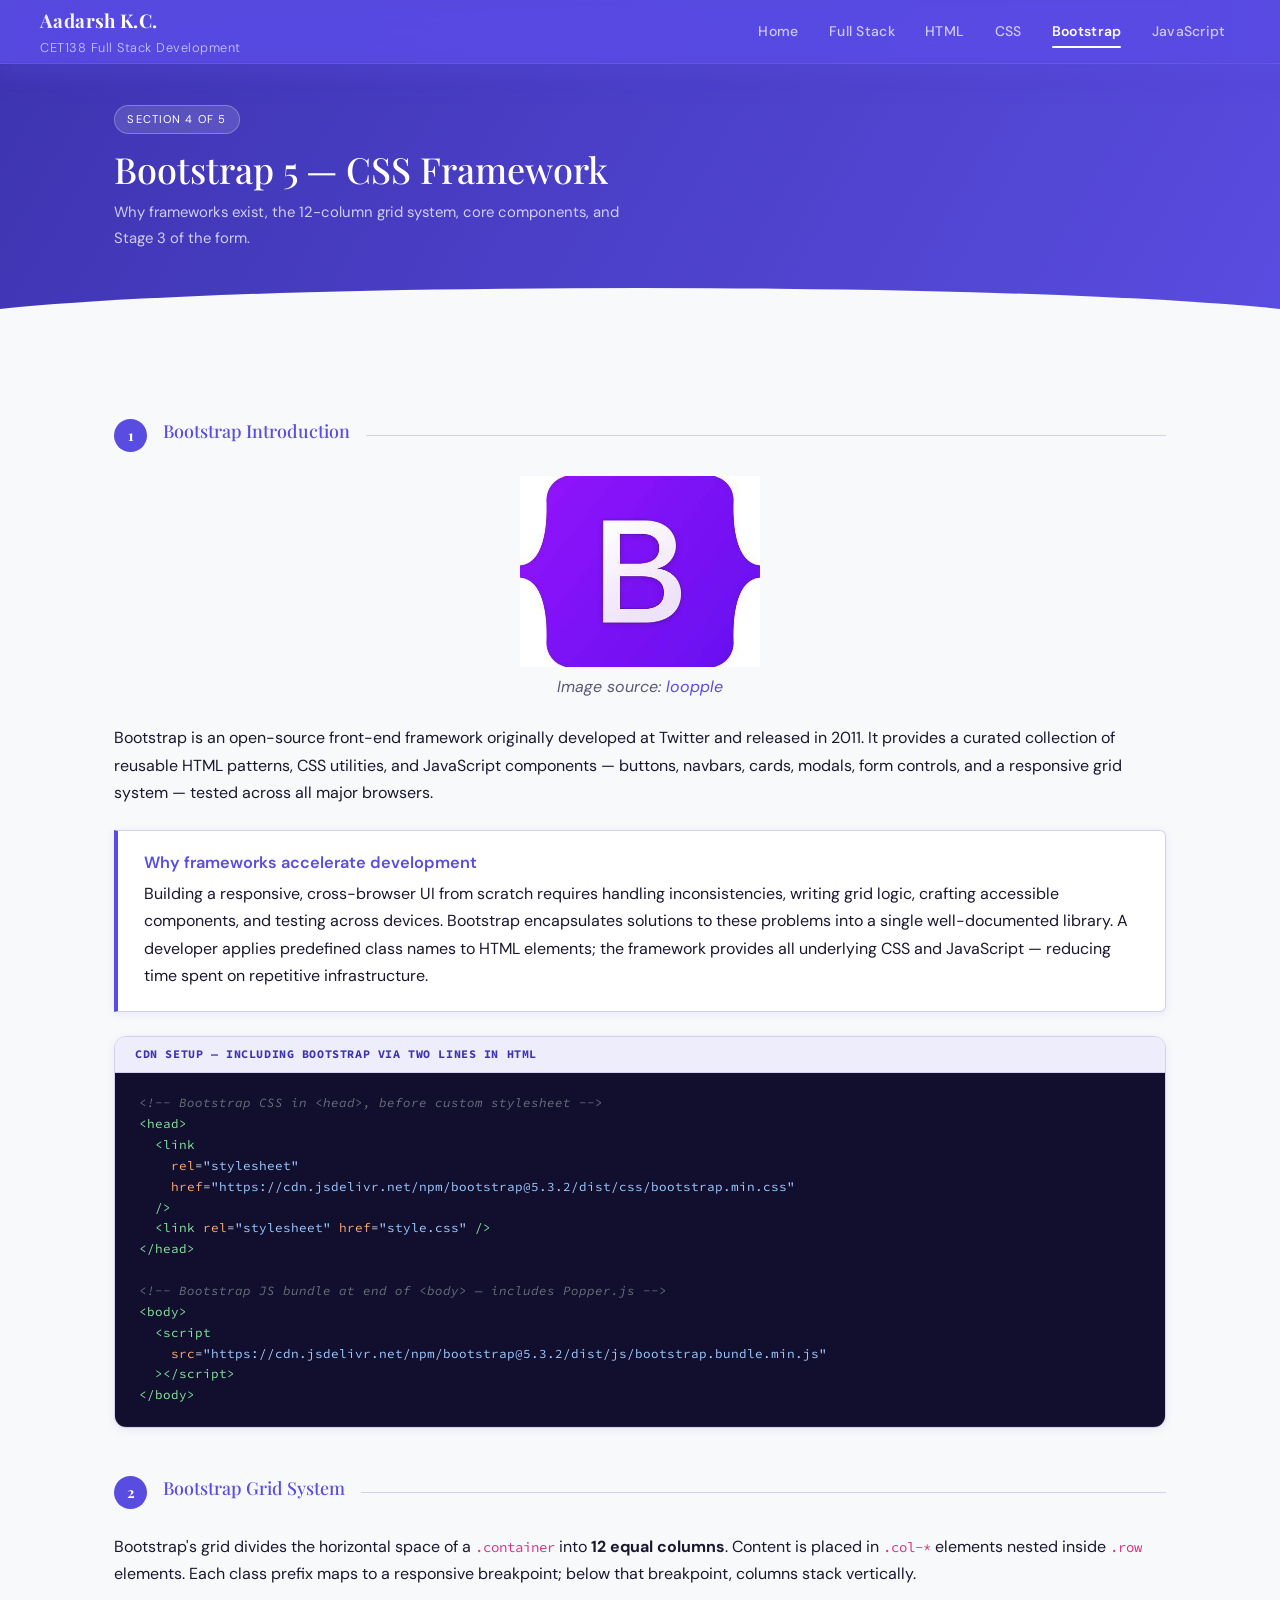
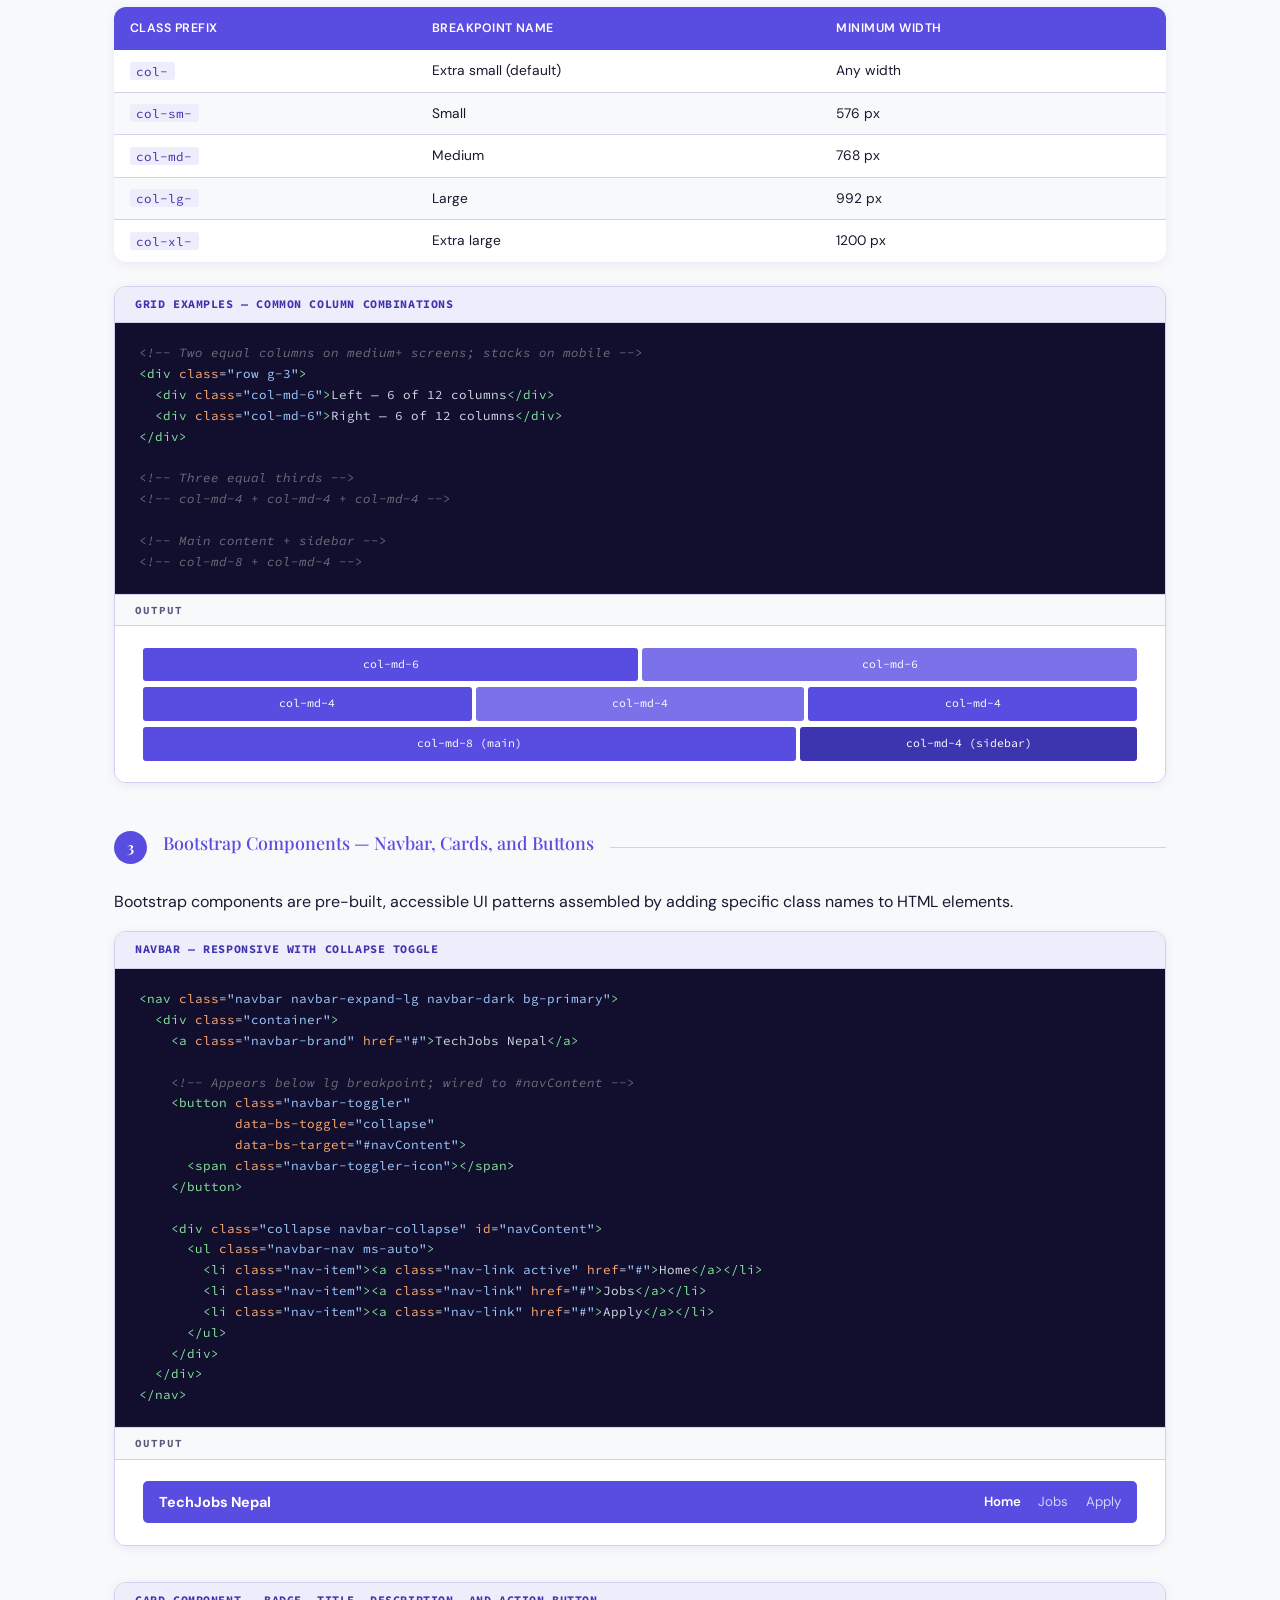
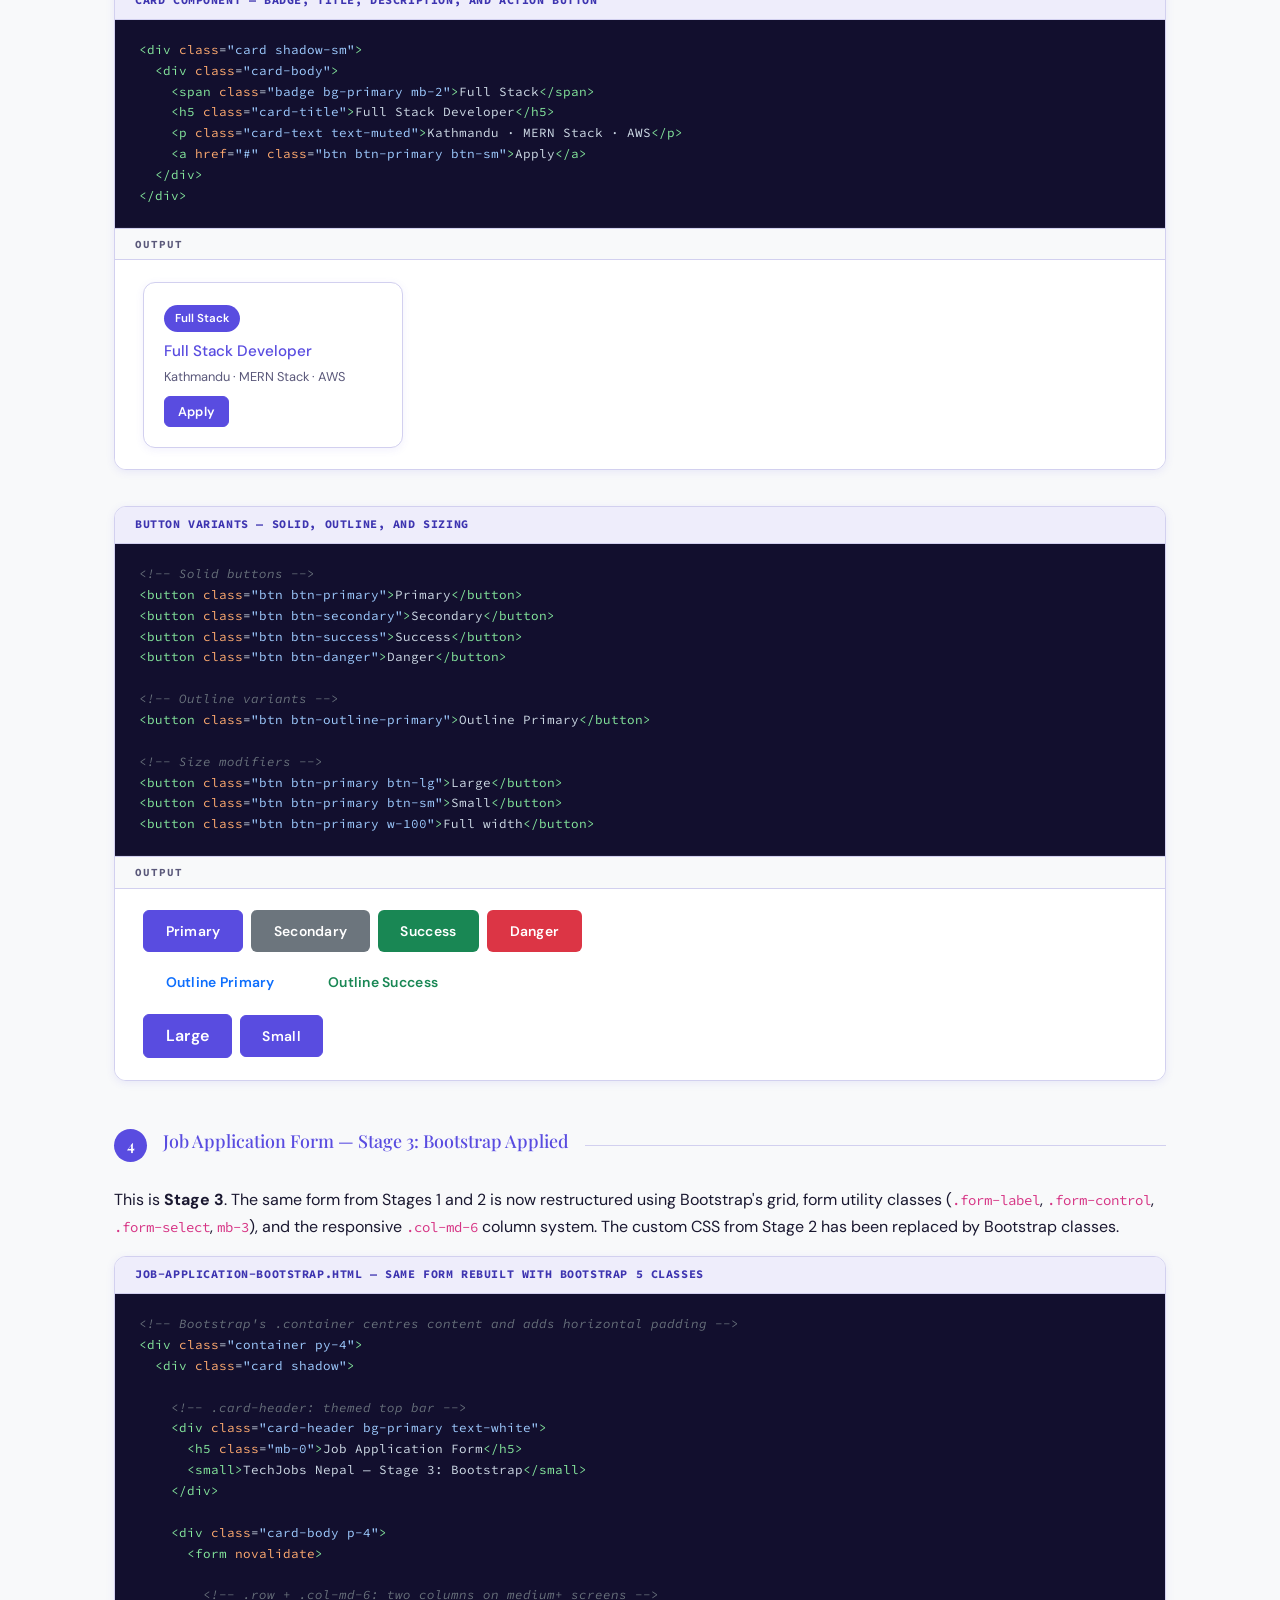
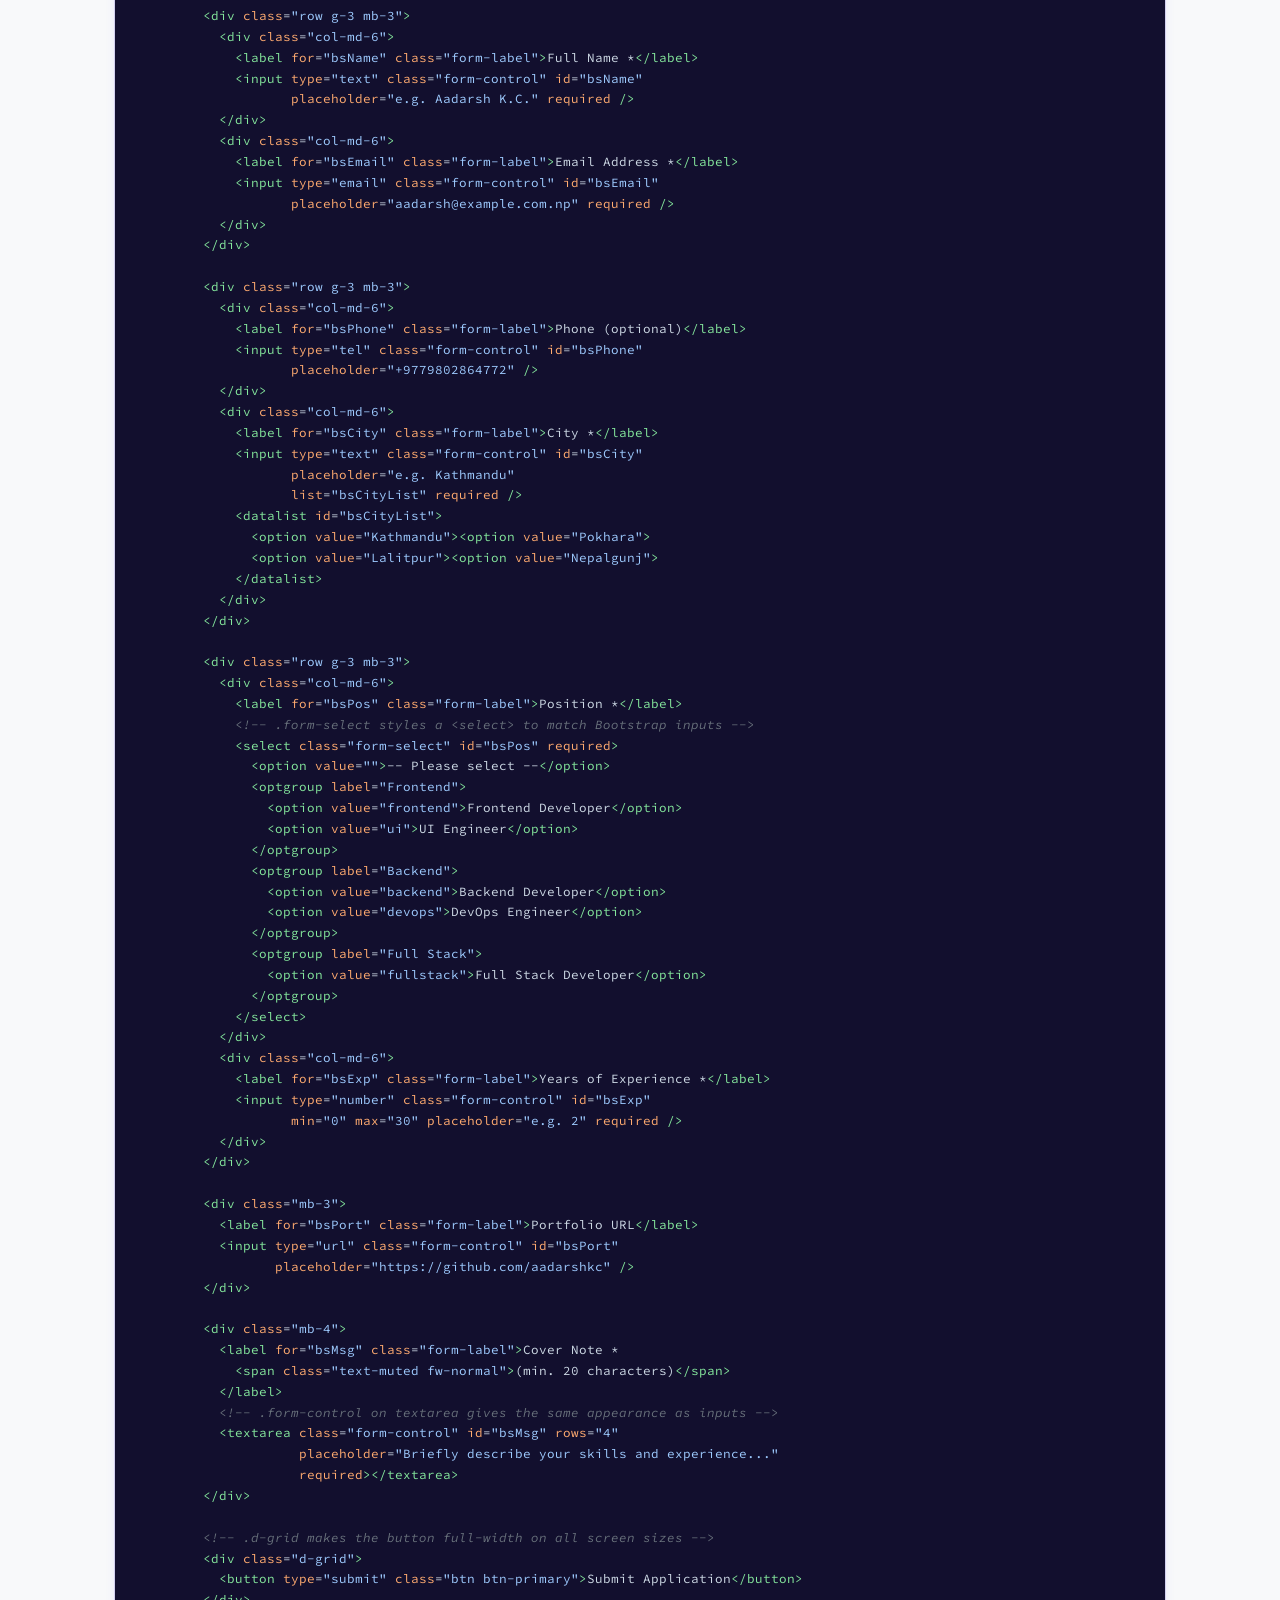
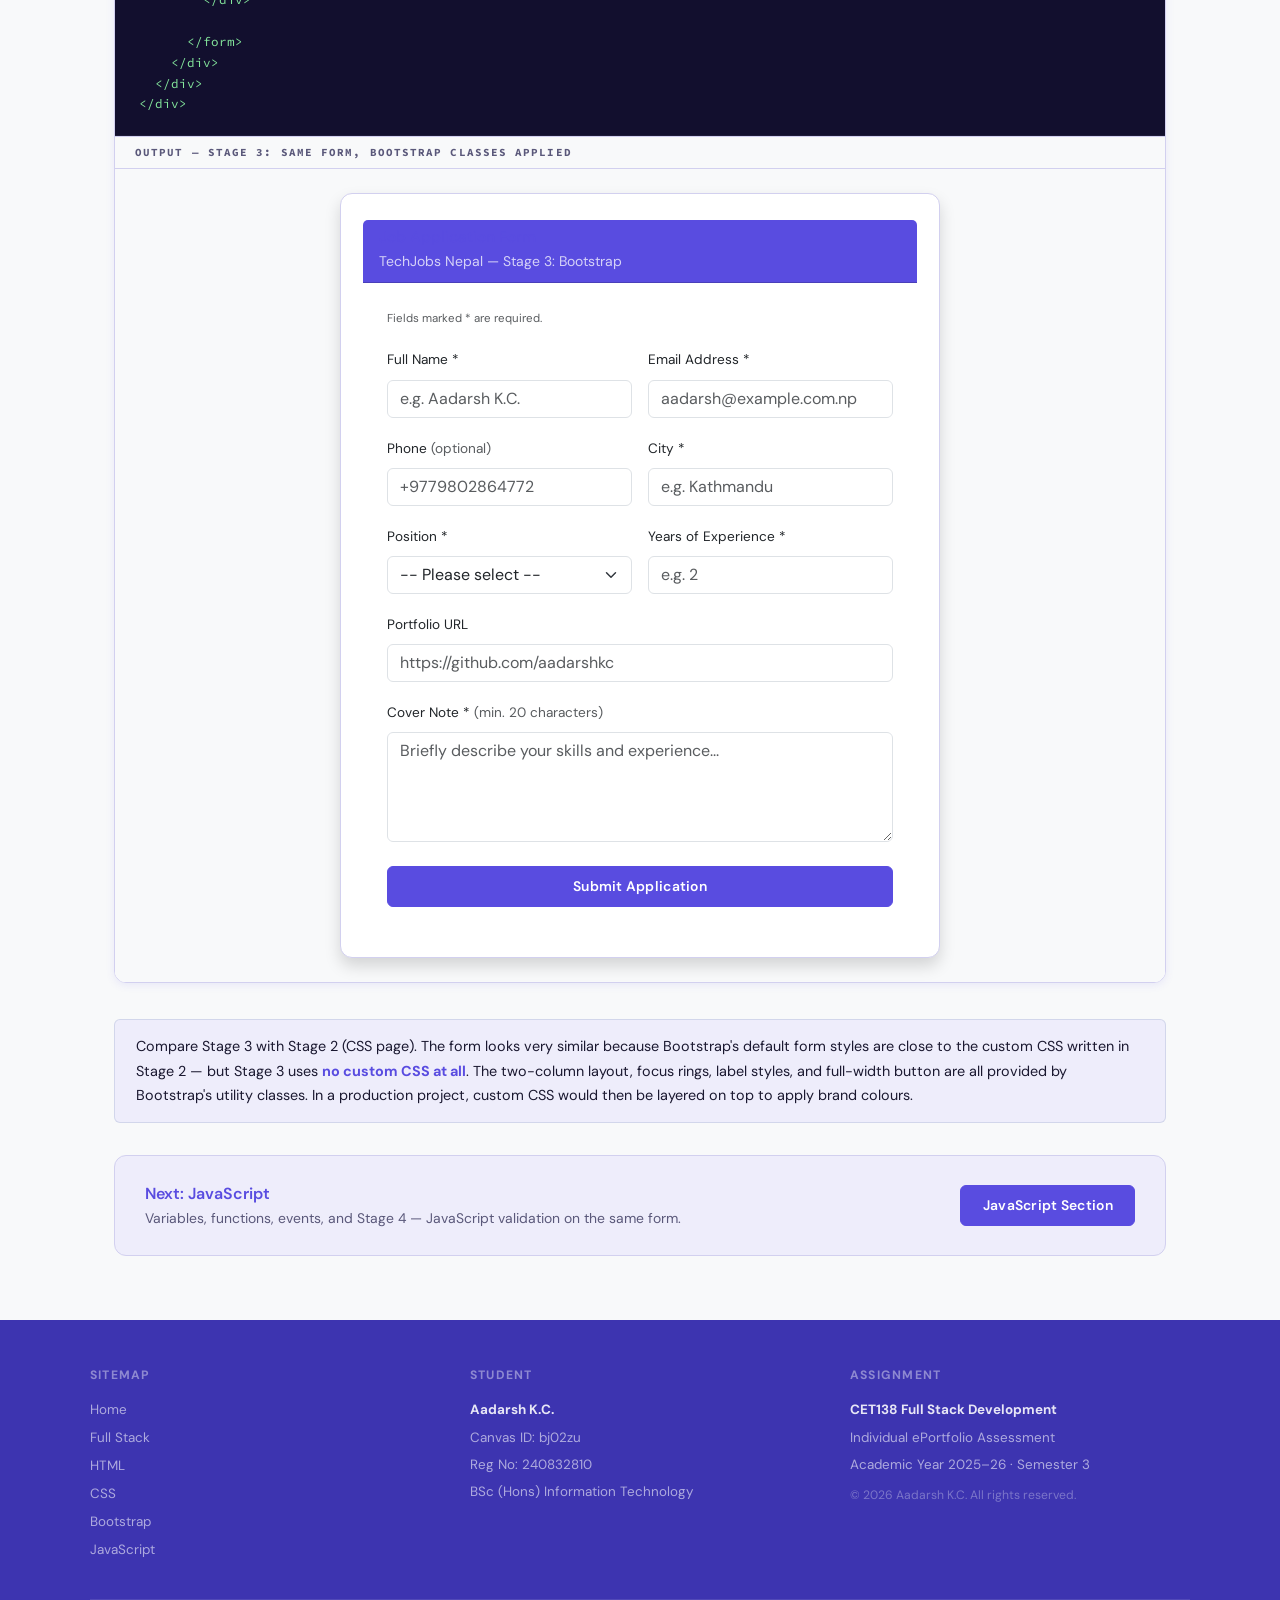
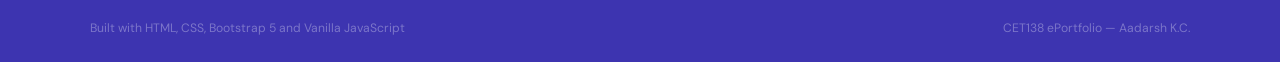
==== commit f2d03e41: "Update bootstrap form" ====
--- a/bootstrap.html
+++ b/bootstrap.html
@@ -488,7 +488,7 @@
                     placeholder="Briefly describe your skills and experience..."></textarea>
                 </div>
                 <div class="d-grid">
-                  <button type="button" class="btn btn-primary">Submit Application</button>
+                  <button type="button" class="btn btn-primary" style="display: block;">Submit Application</button>
                 </div>
               </div>
             </div>
@@ -546,4 +546,4 @@
   <script src="script.js"></script>
 </body>
 
-</html>+</html>
